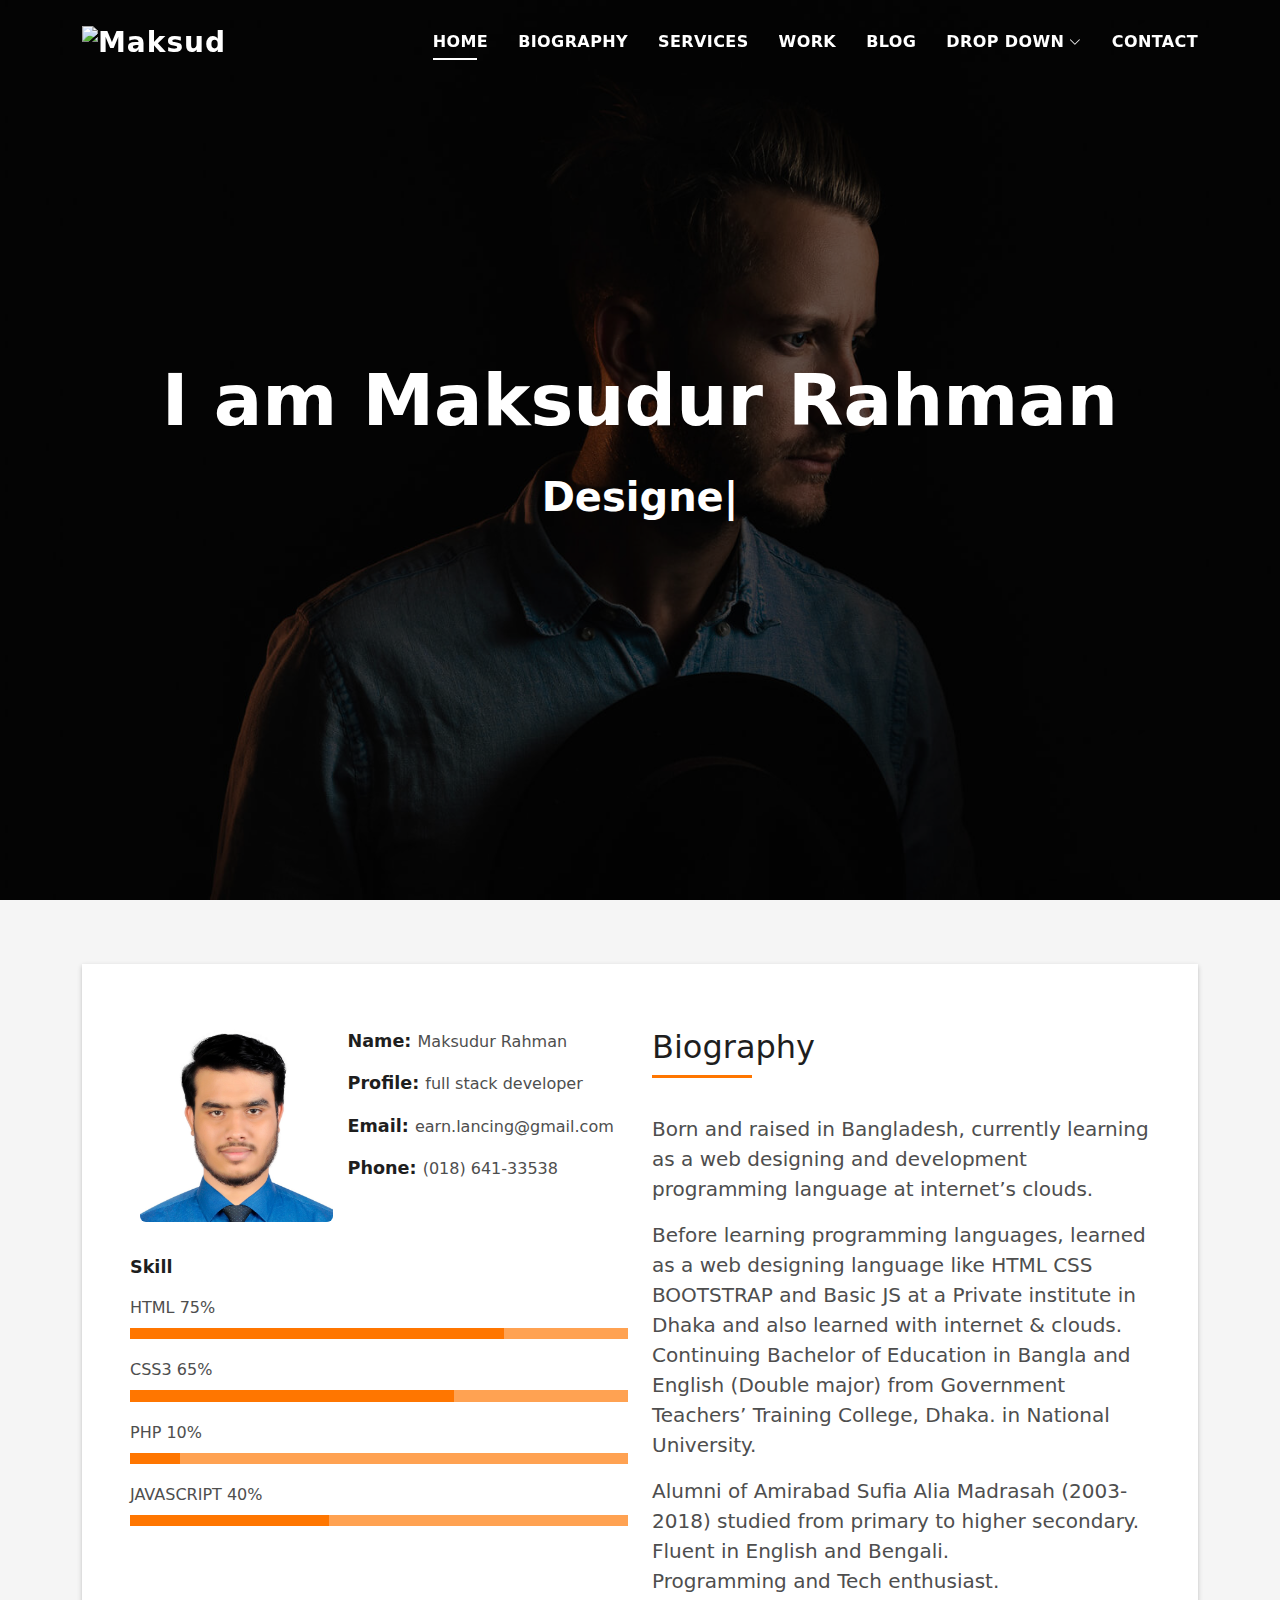
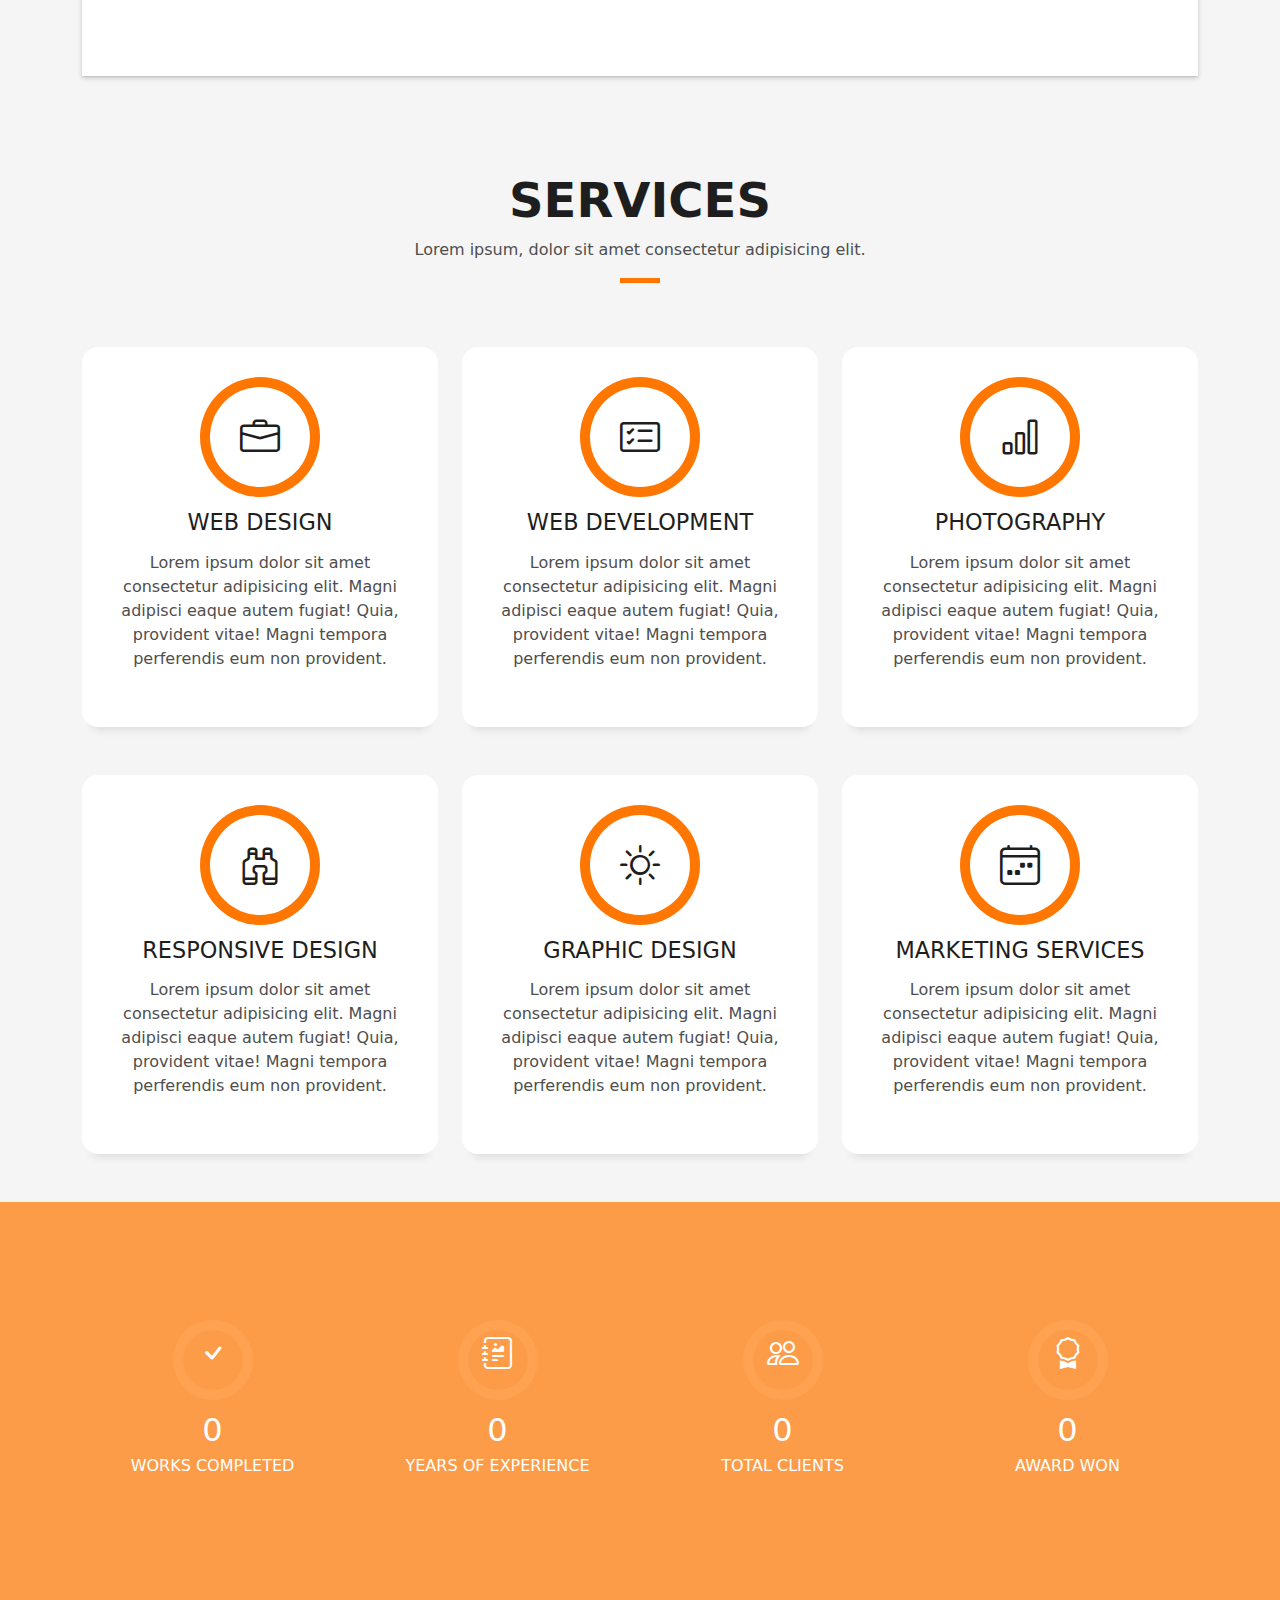
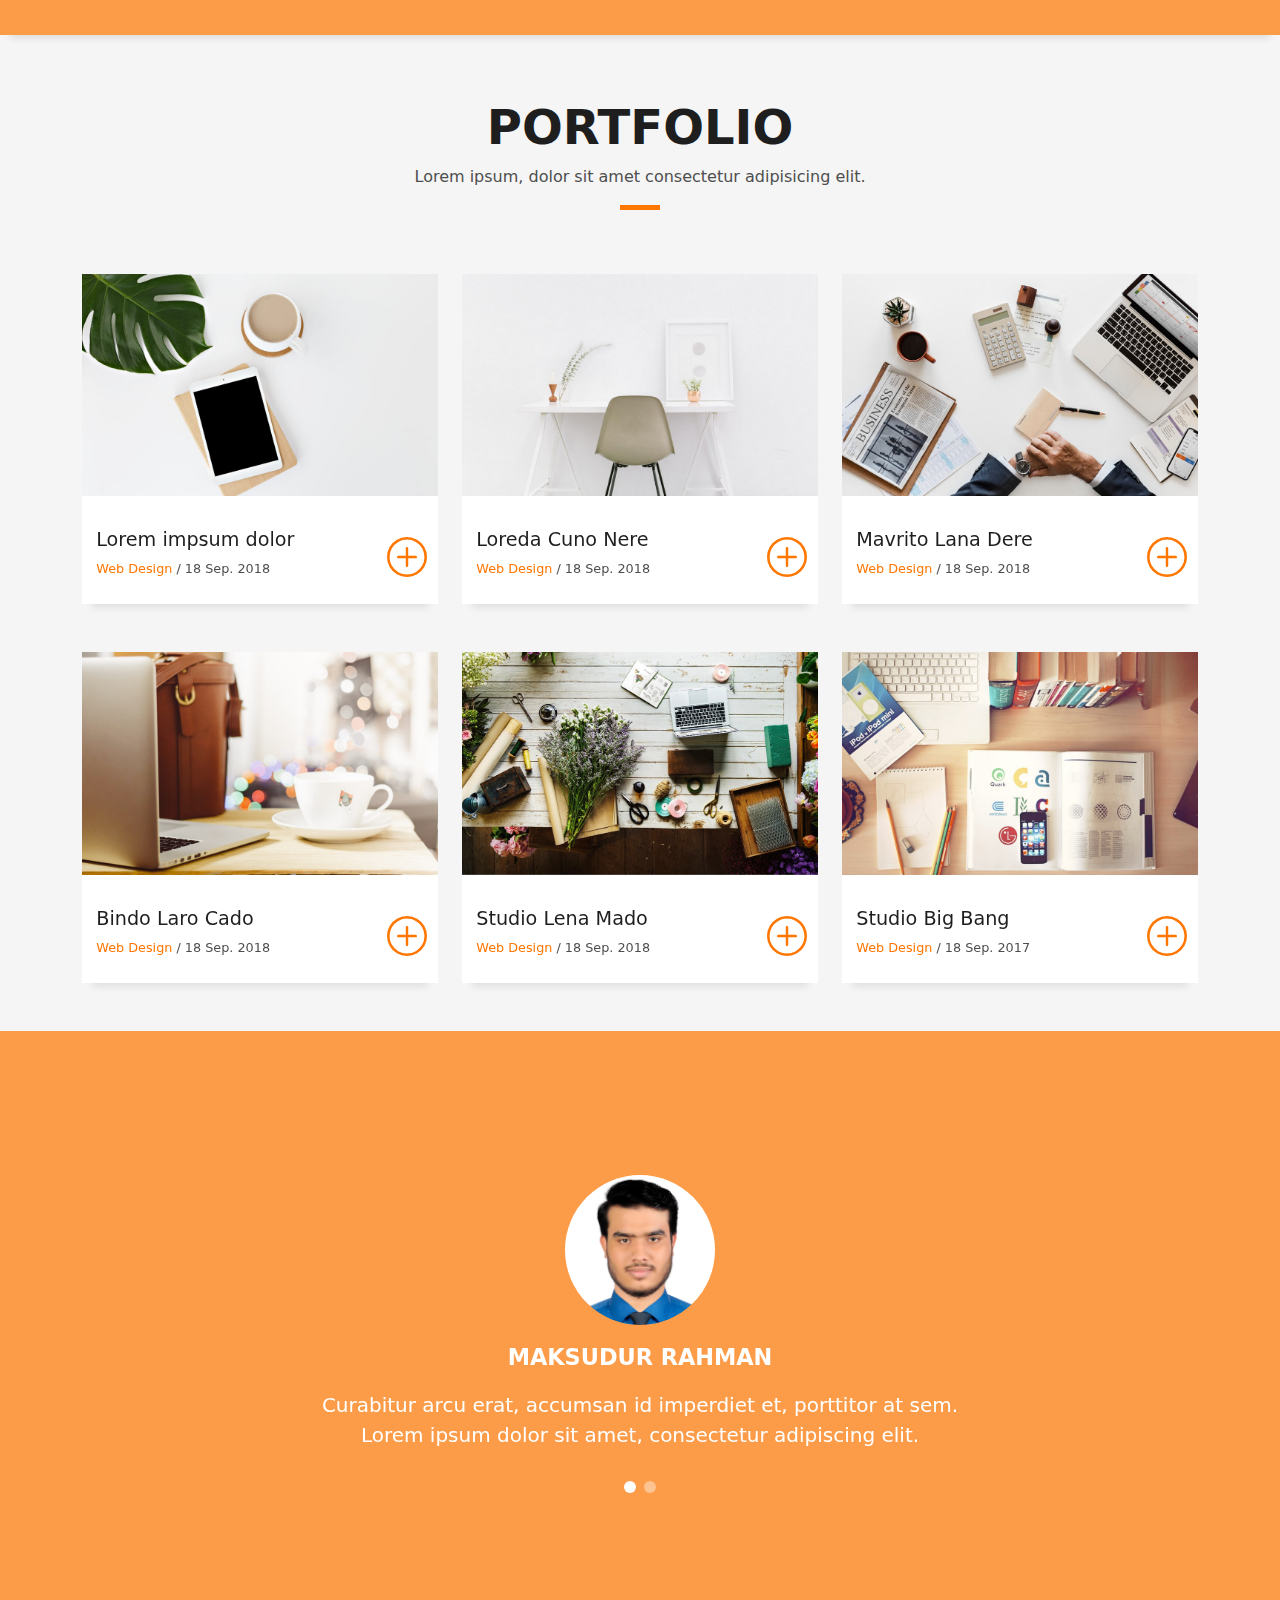
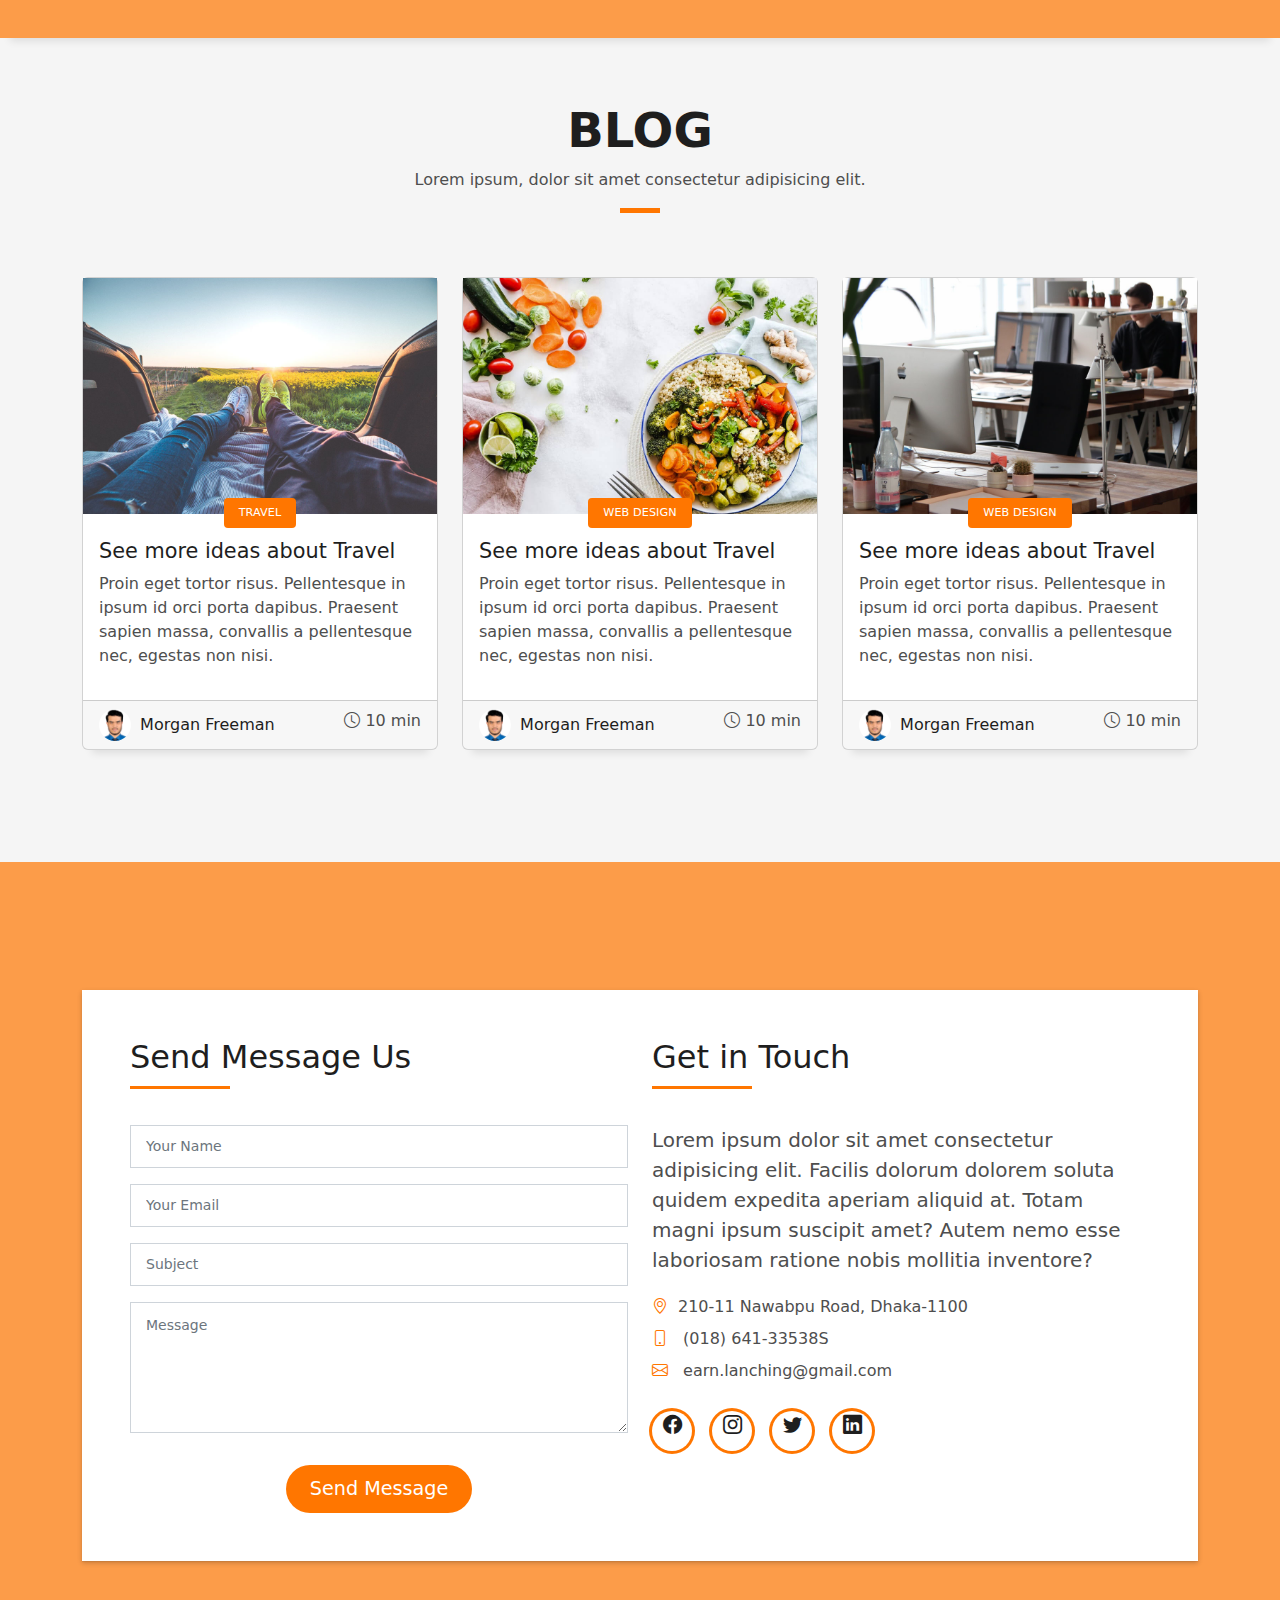
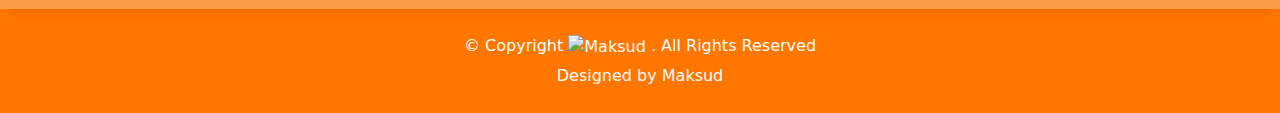
==== index.html @ b809e403 "Mfolio" ====
<!DOCTYPE html>
<html lang="en">

<head>
  <meta charset="utf-8">
  <meta content="width=device-width, initial-scale=1.0" name="viewport">

  <title>MaksudFolio</title>
  <meta content="" name="description">
  <meta content="" name="keywords">

  <!-- Favicons -->
  <link href="https://maksudgit.github.io/maksud/icon.png" rel="icon">
  <link href="https://maksudgit.github.io/maksud/icon.png" rel="apple-touch-icon">

  <!-- Vendor CSS Files -->
  <link href="vendor/bootstrap/css/bootstrap.min.css" rel="stylesheet">
  <link href="vendor/bootstrap-icons/bootstrap-icons.css" rel="stylesheet">
  <link href="vendor/glightbox/css/glightbox.min.css" rel="stylesheet">
  <link href="vendor/swiper/swiper-bundle.min.css" rel="stylesheet">

  <!-- Template Main CSS File -->
  <link href="css/style.css" rel="stylesheet">

  <!-- =======================================================
  * Template Name: DevFolio
  * Updated: Mar 10 2023 with Bootstrap v5.2.3
  * Template URL: https://bootstrapmade.com/devfolio-bootstrap-portfolio-html-template/
  * Author: BootstrapMade.com
  * License: https://bootstrapmade.com/license/
  ======================================================== -->
</head>

<body>

  <!-- ======= Header ======= -->
  <header id="header" class="fixed-top">
    <div class="container d-flex align-items-center justify-content-between">

      <h1 class="logo"><a href="index.html"><img src="https://maksudgit.github.io/maksud/icon.png" alt="Maksud"></a></h1>
      <!-- Uncomment below if you prefer to use an image logo -->
      <!-- <a href="index.html" class="logo"><img src="img/logo.png" alt="" class="img-fluid"></a>-->

      <nav id="navbar" class="navbar">
        <ul>
          <li><a class="nav-link scrollto active" href="#hero">Home</a></li>
          <li><a class="nav-link scrollto" href="#about">Biography</a></li>
          <li><a class="nav-link scrollto" href="#services">Services</a></li>
          <li><a class="nav-link scrollto " href="#work">Work</a></li>
          <li><a class="nav-link scrollto " href="#blog">Blog</a></li>
          <li class="dropdown"><a href="#"><span>Drop Down</span> <i class="bi bi-chevron-down"></i></a>
            <ul>
              <li><a href="#">Drop Down 1</a></li>
              <li class="dropdown"><a href="#"><span>Deep Drop Down</span> <i class="bi bi-chevron-right"></i></a>
                <ul>
                  <li><a href="#">Deep Drop Down 1</a></li>
                  <li><a href="#">Deep Drop Down 2</a></li>
                  <li><a href="#">Deep Drop Down 3</a></li>
                  <li><a href="#">Deep Drop Down 4</a></li>
                  <li><a href="#">Deep Drop Down 5</a></li>
                </ul>
              </li>
              <li><a href="#">Drop Down 2</a></li>
              <li><a href="#">Drop Down 3</a></li>
              <li><a href="#">Drop Down 4</a></li>
            </ul>
          </li>
          <li><a class="nav-link scrollto" href="#contact">Contact</a></li>
        </ul>
        <i class="bi bi-list mobile-nav-toggle"></i>
      </nav><!-- .navbar -->

    </div>
  </header><!-- End Header -->

  <!-- ======= Hero Section ======= -->
  <div id="hero" class="hero route bg-image" style="background-image: url(img/hero-bg.jpg)">
    <div class="overlay-itro"></div>
    <div class="hero-content display-table">
      <div class="table-cell">
        <div class="container">
          <!--<p class="display-6 color-d">Hello, world!</p>-->
          <h1 class="hero-title mb-4">I am Maksudur Rahman</h1>
          <p class="hero-subtitle"><span class="typed" data-typed-items="Designer, Developer, Freelancer, Photographer"></span></p>
          <!-- <p class="pt-3"><a class="btn btn-primary btn js-scroll px-4" href="#about" role="button">Learn More</a></p> -->
        </div>
      </div>
    </div>
  </div><!-- End Hero Section -->

  <main id="main">

    <!-- ======= About Section ======= -->
    <section id="about" class="about-mf sect-pt4 route">
      <div class="container">
        <div class="row">
          <div class="col-sm-12">
            <div class="box-shadow-full">
              <div class="row">
                <div class="col-md-6">
                  <div class="row">
                    <div class="col-sm-6 col-md-5">
                      <div class="about-img">
                        <img src="img/testimonial-2.jpeg" class="img-fluid rounded b-shadow-a" alt="">
                      </div>
                    </div>
                    <div class="col-sm-6 col-md-7">
                      <div class="about-info">
                        <p><span class="title-s">Name: </span> <span>Maksudur Rahman</span></p>
                        <p><span class="title-s">Profile: </span> <span>full stack developer</span></p>
                        <p><span class="title-s">Email: </span> <span>earn.lancing@gmail.com</span></p>
                        <p><span class="title-s">Phone: </span> <span>(018) 641-33538</span></p>
                      </div>
                    </div>
                  </div>
                  <div class="skill-mf">
                    <p class="title-s">Skill</p>
                    <span>HTML</span> <span class="pull-right">75%</span>
                    <div class="progress">
                      <div class="progress-bar" role="progressbar" style="width: 75%;" aria-valuenow="75" aria-valuemin="0" aria-valuemax="100"></div>
                    </div>
                    <span>CSS3</span> <span class="pull-right">65%</span>
                    <div class="progress">
                      <div class="progress-bar" role="progressbar" style="width: 65%" aria-valuenow="65" aria-valuemin="0" aria-valuemax="100"></div>
                    </div>
                    <span>PHP</span> <span class="pull-right">10%</span>
                    <div class="progress">
                      <div class="progress-bar" role="progressbar" style="width: 10%" aria-valuenow="50" aria-valuemin="0" aria-valuemax="100"></div>
                    </div>
                    <span>JAVASCRIPT</span> <span class="pull-right">40%</span>
                    <div class="progress">
                      <div class="progress-bar" role="progressbar" style="width: 40%" aria-valuenow="40" aria-valuemin="0" aria-valuemax="100"></div>
                    </div>
                  </div>
                </div>
                <div class="col-md-6">
                  <div class="about-me pt-4 pt-md-0">
                    <div class="title-box-2">
                      <h5 class="title-left">
                        Biography
                      </h5>
                    </div>
                    <p class="lead">
                      Born and raised in Bangladesh, currently learning as a web designing and development <b>programming</b> language at internet’s clouds.
                    </p>
                    <p class="lead">
                      Before learning programming languages, learned as a <b>web designing</b> language like HTML CSS BOOTSTRAP and Basic JS at a Private institute in Dhaka and also learned with <b>internet & clouds.</b>
                      <br>
                      Continuing Bachelor of Education in Bangla and English (Double major) from <b>Government Teachers’ Training College, Dhaka.</b> in National University.
                    </p>
                    <p class="lead">
                      Alumni of <b>Amirabad Sufia Alia Madrasah</b> (2003-2018) studied from primary to higher secondary.
                      <br>
                      Fluent in <b>English</b> and <b>Bengali.</b>
                      <br>
                      <b>Programming</b> and <b>Tech</b> enthusiast.
                    </p>
                  </div>
                </div>
              </div>
            </div>
          </div>
        </div>
      </div>
    </section><!-- End About Section -->

    <!-- ======= Services Section ======= -->
    <section id="services" class="services-mf pt-5 route">
      <div class="container">
        <div class="row">
          <div class="col-sm-12">
            <div class="title-box text-center">
              <h3 class="title-a">
                Services
              </h3>
              <p class="subtitle-a">
                Lorem ipsum, dolor sit amet consectetur adipisicing elit.
              </p>
              <div class="line-mf"></div>
            </div>
          </div>
        </div>
        <div class="row">
          <div class="col-md-4">
            <div class="service-box">
              <div class="service-ico">
                <span class="ico-circle"><i class="bi bi-briefcase"></i></span>
              </div>
              <div class="service-content">
                <h2 class="s-title">Web Design</h2>
                <p class="s-description text-center">
                  Lorem ipsum dolor sit amet consectetur adipisicing elit. Magni adipisci eaque autem fugiat! Quia,
                  provident vitae! Magni
                  tempora perferendis eum non provident.
                </p>
              </div>
            </div>
          </div>
          <div class="col-md-4">
            <div class="service-box">
              <div class="service-ico">
                <span class="ico-circle"><i class="bi bi-card-checklist"></i></span>
              </div>
              <div class="service-content">
                <h2 class="s-title">Web Development</h2>
                <p class="s-description text-center">
                  Lorem ipsum dolor sit amet consectetur adipisicing elit. Magni adipisci eaque autem fugiat! Quia,
                  provident vitae! Magni
                  tempora perferendis eum non provident.
                </p>
              </div>
            </div>
          </div>
          <div class="col-md-4">
            <div class="service-box">
              <div class="service-ico">
                <span class="ico-circle"><i class="bi bi-bar-chart"></i></span>
              </div>
              <div class="service-content">
                <h2 class="s-title">Photography</h2>
                <p class="s-description text-center">
                  Lorem ipsum dolor sit amet consectetur adipisicing elit. Magni adipisci eaque autem fugiat! Quia,
                  provident vitae! Magni
                  tempora perferendis eum non provident.
                </p>
              </div>
            </div>
          </div>
          <div class="col-md-4">
            <div class="service-box">
              <div class="service-ico">
                <span class="ico-circle"><i class="bi bi-binoculars"></i></span>
              </div>
              <div class="service-content">
                <h2 class="s-title">Responsive Design</h2>
                <p class="s-description text-center">
                  Lorem ipsum dolor sit amet consectetur adipisicing elit. Magni adipisci eaque autem fugiat! Quia,
                  provident vitae! Magni
                  tempora perferendis eum non provident.
                </p>
              </div>
            </div>
          </div>
          <div class="col-md-4">
            <div class="service-box">
              <div class="service-ico">
                <span class="ico-circle"><i class="bi bi-brightness-high"></i></span>
              </div>
              <div class="service-content">
                <h2 class="s-title">Graphic Design</h2>
                <p class="s-description text-center">
                  Lorem ipsum dolor sit amet consectetur adipisicing elit. Magni adipisci eaque autem fugiat! Quia,
                  provident vitae! Magni
                  tempora perferendis eum non provident.
                </p>
              </div>
            </div>
          </div>
          <div class="col-md-4">
            <div class="service-box">
              <div class="service-ico">
                <span class="ico-circle"><i class="bi bi-calendar4-week"></i></span>
              </div>
              <div class="service-content">
                <h2 class="s-title">Marketing Services</h2>
                <p class="s-description text-center">
                  Lorem ipsum dolor sit amet consectetur adipisicing elit. Magni adipisci eaque autem fugiat! Quia,
                  provident vitae! Magni
                  tempora perferendis eum non provident.
                </p>
              </div>
            </div>
          </div>
        </div>
      </div>
    </section><!-- End Services Section -->

    <!-- ======= Counter Section ======= -->
    <div class="section-counter paralax-mf bg-image" style="background-image: url(img/counters-bg.jpg)">
      <div class="overlay-mf"></div>
      <div class="container position-relative">
        <div class="row">
          <div class="col-sm-3 col-lg-3">
            <div class="counter-box counter-box pt-4 pt-md-0">
              <div class="counter-ico">
                <span class="ico-circle"><i class="bi bi-check"></i></span>
              </div>
              <div class="counter-num">
                <p data-purecounter-start="0" data-purecounter-end="450" data-purecounter-duration="1" class="counter purecounter"></p>
                <span class="counter-text">WORKS COMPLETED</span>
              </div>
            </div>
          </div>
          <div class="col-sm-3 col-lg-3">
            <div class="counter-box pt-4 pt-md-0">
              <div class="counter-ico">
                <span class="ico-circle"><i class="bi bi-journal-richtext"></i></span>
              </div>
              <div class="counter-num">
                <p data-purecounter-start="0" data-purecounter-end="25" data-purecounter-duration="1" class="counter purecounter"></p>
                <span class="counter-text">YEARS OF EXPERIENCE</span>
              </div>
            </div>
          </div>
          <div class="col-sm-3 col-lg-3">
            <div class="counter-box pt-4 pt-md-0">
              <div class="counter-ico">
                <span class="ico-circle"><i class="bi bi-people"></i></span>
              </div>
              <div class="counter-num">
                <p data-purecounter-start="0" data-purecounter-end="550" data-purecounter-duration="1" class="counter purecounter"></p>
                <span class="counter-text">TOTAL CLIENTS</span>
              </div>
            </div>
          </div>
          <div class="col-sm-3 col-lg-3">
            <div class="counter-box pt-4 pt-md-0">
              <div class="counter-ico">
                <span class="ico-circle"><i class="bi bi-award"></i></span>
              </div>
              <div class="counter-num">
                <p data-purecounter-start="0" data-purecounter-end="48" data-purecounter-duration="1" class="counter purecounter"></p>
                <span class="counter-text">AWARD WON</span>
              </div>
            </div>
          </div>
        </div>
      </div>
    </div><!-- End Counter Section -->

    <!-- ======= Portfolio Section ======= -->
    <section id="work" class="portfolio-mf sect-pt4 route">
      <div class="container">
        <div class="row">
          <div class="col-sm-12">
            <div class="title-box text-center">
              <h3 class="title-a">
                Portfolio
              </h3>
              <p class="subtitle-a">
                Lorem ipsum, dolor sit amet consectetur adipisicing elit.
              </p>
              <div class="line-mf"></div>
            </div>
          </div>
        </div>
        <div class="row">
          <div class="col-md-4">
            <div class="work-box">
              <a href="img/work-1.jpg" data-gallery="portfolioGallery" class="portfolio-lightbox">
                <div class="work-img">
                  <img src="img/work-1.jpg" alt="" class="img-fluid">
                </div>
              </a>
              <div class="work-content">
                <div class="row">
                  <div class="col-sm-8">
                    <h2 class="w-title">Lorem impsum dolor</h2>
                    <div class="w-more">
                      <span class="w-ctegory">Web Design</span> / <span class="w-date">18 Sep. 2018</span>
                    </div>
                  </div>
                  <div class="col-sm-4">
                    <div class="w-like">
                      <a href="portfolio-details.html"> <span class="bi bi-plus-circle"></span></a>
                    </div>
                  </div>
                </div>
              </div>
            </div>
          </div>
          <div class="col-md-4">
            <div class="work-box">
              <a href="img/work-2.jpg" data-gallery="portfolioGallery" class="portfolio-lightbox">
                <div class="work-img">
                  <img src="img/work-2.jpg" alt="" class="img-fluid">
                </div>
              </a>
              <div class="work-content">
                <div class="row">
                  <div class="col-sm-8">
                    <h2 class="w-title">Loreda Cuno Nere</h2>
                    <div class="w-more">
                      <span class="w-ctegory">Web Design</span> / <span class="w-date">18 Sep. 2018</span>
                    </div>
                  </div>
                  <div class="col-sm-4">
                    <div class="w-like">
                      <a href="portfolio-details.html"> <span class="bi bi-plus-circle"></span></a>
                    </div>
                  </div>
                </div>
              </div>
            </div>
          </div>
          <div class="col-md-4">
            <div class="work-box">
              <a href="img/work-3.jpg" data-gallery="portfolioGallery" class="portfolio-lightbox">
                <div class="work-img">
                  <img src="img/work-3.jpg" alt="" class="img-fluid">
                </div>
              </a>
              <div class="work-content">
                <div class="row">
                  <div class="col-sm-8">
                    <h2 class="w-title">Mavrito Lana Dere</h2>
                    <div class="w-more">
                      <span class="w-ctegory">Web Design</span> / <span class="w-date">18 Sep. 2018</span>
                    </div>
                  </div>
                  <div class="col-sm-4">
                    <div class="w-like">
                      <a href="portfolio-details.html"> <span class="bi bi-plus-circle"></span></a>
                    </div>
                  </div>
                </div>
              </div>
            </div>
          </div>
          <div class="col-md-4">
            <div class="work-box">
              <a href="img/work-4.jpg" data-gallery="portfolioGallery" class="portfolio-lightbox">
                <div class="work-img">
                  <img src="img/work-4.jpg" alt="" class="img-fluid">
                </div>
              </a>
              <div class="work-content">
                <div class="row">
                  <div class="col-sm-8">
                    <h2 class="w-title">Bindo Laro Cado</h2>
                    <div class="w-more">
                      <span class="w-ctegory">Web Design</span> / <span class="w-date">18 Sep. 2018</span>
                    </div>
                  </div>
                  <div class="col-sm-4">
                    <div class="w-like">
                      <a href="portfolio-details.html"> <span class="bi bi-plus-circle"></span></a>
                    </div>
                  </div>
                </div>
              </div>
            </div>
          </div>
          <div class="col-md-4">
            <div class="work-box">
              <a href="img/work-5.jpg" data-gallery="portfolioGallery" class="portfolio-lightbox">
                <div class="work-img">
                  <img src="img/work-5.jpg" alt="" class="img-fluid">
                </div>
              </a>
              <div class="work-content">
                <div class="row">
                  <div class="col-sm-8">
                    <h2 class="w-title">Studio Lena Mado</h2>
                    <div class="w-more">
                      <span class="w-ctegory">Web Design</span> / <span class="w-date">18 Sep. 2018</span>
                    </div>
                  </div>
                  <div class="col-sm-4">
                    <div class="w-like">
                      <a href="portfolio-details.html"> <span class="bi bi-plus-circle"></span></a>
                    </div>
                  </div>
                </div>
              </div>
            </div>
          </div>
          <div class="col-md-4">
            <div class="work-box">
              <a href="/img/work-6.jpg" data-gallery="portfolioGallery" class="portfolio-lightbox">
                <div class="work-img">
                  <img src="img/work-6.jpg" alt="" class="img-fluid">
                </div>
              </a>
              <div class="work-content">
                <div class="row">
                  <div class="col-sm-8">
                    <h2 class="w-title">Studio Big Bang</h2>
                    <div class="w-more">
                      <span class="w-ctegory">Web Design</span> / <span class="w-date">18 Sep. 2017</span>
                    </div>
                  </div>
                  <div class="col-sm-4">
                    <div class="w-like">
                      <a href="portfolio-details.html"> <span class="bi bi-plus-circle"></span></a>
                    </div>
                  </div>
                </div>
              </div>
            </div>
          </div>

        </div>
      </div>
    </section><!-- End Portfolio Section -->

    <!-- ======= Testimonials Section ======= -->
    <div class="testimonials paralax-mf bg-image" style="background-image: url(img/overlay-bg.jpg)">
      <div class="overlay-mf"></div>
      <div class="container">
        <div class="row">
          <div class="col-md-12">

            <div class="testimonials-slider swiper" data-aos="fade-up" data-aos-delay="100">
              <div class="swiper-wrapper">

                <div class="swiper-slide">
                  <div class="testimonial-box">
                    <div class="author-test">
                      <img src="img/testimonial-2.jpeg" height="150px" width="150px" alt="" class="rounded-circle b-shadow-a">
                      <span class="author">Maksudur Rahman</span>
                    </div>
                    <div class="content-test">
                      <p class="description lead">
                        Curabitur arcu erat, accumsan id imperdiet et, porttitor at sem. Lorem ipsum dolor sit amet,
                        consectetur adipiscing elit.
                      </p>
                    </div>
                  </div>
                </div><!-- End testimonial item -->

                <div class="swiper-slide">
                  <div class="testimonial-box">
                    <div class="author-test">
                      <img src="img/testimonial-4.jpg" alt="" class="rounded-circle b-shadow-a" height="150px" width="150px">
                      <span class="author">Maksudur Rahman</span>
                    </div>
                    <div class="content-test">
                      <p class="description lead">
                        Curabitur arcu erat, accumsan id imperdiet et, porttitor at sem. Lorem ipsum dolor sit amet,
                        consectetur adipiscing elit.
                      </p>
                    </div>
                  </div>
                </div><!-- End testimonial item -->
              </div>
              <div class="swiper-pagination"></div>
            </div>

            <!-- <div id="testimonial-mf" class="owl-carousel owl-theme">
          
        </div> -->
          </div>
        </div>
      </div>
    </div><!-- End Testimonials Section -->

    <!-- ======= Blog Section ======= -->
    <section id="blog" class="blog-mf sect-pt4 route">
      <div class="container">
        <div class="row">
          <div class="col-sm-12">
            <div class="title-box text-center">
              <h3 class="title-a">
                Blog
              </h3>
              <p class="subtitle-a">
                Lorem ipsum, dolor sit amet consectetur adipisicing elit.
              </p>
              <div class="line-mf"></div>
            </div>
          </div>
        </div>
        <div class="row">
          <div class="col-md-4">
            <div class="card card-blog">
              <div class="card-img">
                <a href="blog-single.html"><img src="img/post-1.jpg" alt="" class="img-fluid"></a>
              </div>
              <div class="card-body">
                <div class="card-category-box">
                  <div class="card-category">
                    <h6 class="category">Travel</h6>
                  </div>
                </div>
                <h3 class="card-title"><a href="blog-single.html">See more ideas about Travel</a></h3>
                <p class="card-description">
                  Proin eget tortor risus. Pellentesque in ipsum id orci porta dapibus. Praesent sapien massa, convallis
                  a pellentesque nec,
                  egestas non nisi.
                </p>
              </div>
              <div class="card-footer">
                <div class="post-author">
                  <a href="#">
                    <img src="img/testimonial-2.jpeg" alt="" class="avatar rounded-circle">
                    <span class="author">Morgan Freeman</span>
                  </a>
                </div>
                <div class="post-date">
                  <span class="bi bi-clock"></span> 10 min
                </div>
              </div>
            </div>
          </div>
          <div class="col-md-4">
            <div class="card card-blog">
              <div class="card-img">
                <a href="blog-single.html"><img src="img/post-2.jpg" alt="" class="img-fluid"></a>
              </div>
              <div class="card-body">
                <div class="card-category-box">
                  <div class="card-category">
                    <h6 class="category">Web Design</h6>
                  </div>
                </div>
                <h3 class="card-title"><a href="blog-single.html">See more ideas about Travel</a></h3>
                <p class="card-description">
                  Proin eget tortor risus. Pellentesque in ipsum id orci porta dapibus. Praesent sapien massa, convallis
                  a pellentesque nec,
                  egestas non nisi.
                </p>
              </div>
              <div class="card-footer">
                <div class="post-author">
                  <a href="#">
                    <img src="img/testimonial-2.jpeg" alt="" class="avatar rounded-circle">
                    <span class="author">Morgan Freeman</span>
                  </a>
                </div>
                <div class="post-date">
                  <span class="bi bi-clock"></span> 10 min
                </div>
              </div>
            </div>
          </div>
          <div class="col-md-4">
            <div class="card card-blog">
              <div class="card-img">
                <a href="blog-single.html"><img src="img/post-3.jpg" alt="" class="img-fluid"></a>
              </div>
              <div class="card-body">
                <div class="card-category-box">
                  <div class="card-category">
                    <h6 class="category">Web Design</h6>
                  </div>
                </div>
                <h3 class="card-title"><a href="blog-single.html">See more ideas about Travel</a></h3>
                <p class="card-description">
                  Proin eget tortor risus. Pellentesque in ipsum id orci porta dapibus. Praesent sapien massa, convallis
                  a pellentesque nec,
                  egestas non nisi.
                </p>
              </div>
              <div class="card-footer">
                <div class="post-author">
                  <a href="#">
                    <img src="img/testimonial-2.jpeg" alt="" class="avatar rounded-circle">
                    <span class="author">Morgan Freeman</span>
                  </a>
                </div>
                <div class="post-date">
                  <span class="bi bi-clock"></span> 10 min
                </div>
              </div>
            </div>
          </div>
        </div>
      </div>
    </section><!-- End Blog Section -->

    <!-- ======= Contact Section ======= -->
    <section id="contact" class="paralax-mf footer-paralax bg-image sect-mt4 route" style="background-image: url(img/overlay-bg.jpg)">
      <div class="overlay-mf"></div>
      <div class="container">
        <div class="row">
          <div class="col-sm-12">
            <div class="contact-mf">
              <div id="contact" class="box-shadow-full">
                <div class="row">
                  <div class="col-md-6">
                    <div class="title-box-2">
                      <h5 class="title-left">
                        Send Message Us
                      </h5>
                    </div>
                    <div>
                      <form action="forms/contact.php" method="post" role="form" class="php-email-form">
                        <div class="row">
                          <div class="col-md-12 mb-3">
                            <div class="form-group">
                              <input type="text" name="name" class="form-control" id="name" placeholder="Your Name" required>
                            </div>
                          </div>
                          <div class="col-md-12 mb-3">
                            <div class="form-group">
                              <input type="email" class="form-control" name="email" id="email" placeholder="Your Email" required>
                            </div>
                          </div>
                          <div class="col-md-12 mb-3">
                            <div class="form-group">
                              <input type="text" class="form-control" name="subject" id="subject" placeholder="Subject" required>
                            </div>
                          </div>
                          <div class="col-md-12">
                            <div class="form-group">
                              <textarea class="form-control" name="message" rows="5" placeholder="Message" required></textarea>
                            </div>
                          </div>
                          <div class="col-md-12 text-center my-3">
                            <div class="loading">Loading</div>
                            <div class="error-message"></div>
                            <div class="sent-message">Your message has been sent. Thank you!</div>
                          </div>
                          <div class="col-md-12 text-center">
                            <button type="submit" class="button button-a button-big button-rouded">Send Message</button>
                          </div>
                        </div>
                      </form>
                    </div>
                  </div>
                  <div class="col-md-6">
                    <div class="title-box-2 pt-4 pt-md-0">
                      <h5 class="title-left">
                        Get in Touch
                      </h5>
                    </div>
                    <div class="more-info">
                      <p class="lead">
                        Lorem ipsum dolor sit amet consectetur adipisicing elit. Facilis dolorum dolorem soluta quidem
                        expedita aperiam aliquid at.
                        Totam magni ipsum suscipit amet? Autem nemo esse laboriosam ratione nobis
                        mollitia inventore?
                      </p>
                      <ul class="list-ico">
                        <li><span class="bi bi-geo-alt"></span>210-11 Nawabpu Road, Dhaka-1100</li>
                        <li><span class="bi bi-phone"></span> (018) 641-33538S</li>
                        <li><span class="bi bi-envelope"></span> earn.lanching@gmail.com</li>
                      </ul>
                    </div>
                    <div class="socials">
                      <ul>
                        <li><a href=""><span class="ico-circle"><i class="bi bi-facebook"></i></span></a></li>
                        <li><a href=""><span class="ico-circle"><i class="bi bi-instagram"></i></span></a></li>
                        <li><a href=""><span class="ico-circle"><i class="bi bi-twitter"></i></span></a></li>
                        <li><a href=""><span class="ico-circle"><i class="bi bi-linkedin"></i></span></a></li>
                      </ul>
                    </div>
                  </div>
                </div>
              </div>
            </div>
          </div>
        </div>
      </div>
    </section><!-- End Contact Section -->

  </main><!-- End #main -->

  <!-- ======= Footer ======= -->
  <footer>
    <div class="container">
      <div class="row">
        <div class="col-sm-12">
          <div class="copyright-box">
            <p class="copyright">&copy; Copyright <img style="height: 20px;" src="https://maksudgit.github.io/maksud/icon.png" alt="Maksud">     . All Rights Reserved</p>
            <div class="credits">
              <!--
              All the links in the footer should remain intact.
              You can delete the links only if you purchased the pro version.
              Licensing information: https://bootstrapmade.com/license/
              Purchase the pro version with working PHP/AJAX contact form: https://bootstrapmade.com/buy/?theme=DevFolio
            -->
              Designed by <a href="https://maksudword.wordpress.com/">Maksud</a>
            </div>
          </div>
        </div>
      </div>
    </div>
  </footer><!-- End  Footer -->

  <div id="preloader"></div>
  <a href="#" class="back-to-top d-flex align-items-center justify-content-center"><i class="bi bi-arrow-up-short"></i></a>

  <!-- Vendor JS Files -->
  <script src="vendor/purecounter/purecounter_vanilla.js"></script>
  <script src="vendor/bootstrap/js/bootstrap.bundle.min.js"></script>
  <script src="vendor/glightbox/js/glightbox.min.js"></script>
  <script src="vendor/swiper/swiper-bundle.min.js"></script>
  <script src="vendor/typed.js/typed.min.js"></script>
  <script src="vendor/php-email-form/validate.js"></script>

  <!-- Template Main JS File -->
  <script src="js/main.js"></script>

</body>

</html>
---- css/style.css ----
/**
* Template Name: DevFolio
* Updated: Mar 10 2023 with Bootstrap v5.2.3
* Template URL: https://bootstrapmade.com/devfolio-bootstrap-portfolio-html-template/
* Author: BootstrapMade.com
* License: https://bootstrapmade.com/license/
*/

/*--------------------------------------------------------------
# General
--------------------------------------------------------------*/
body {
  background-color: #f5f5f5;
  color: #4e4e4e;
}

h1,
h2,
h3,
h4,
h5,
h6 {
  color: #1e1e1e;
}

a {
  color: #1e1e1e;
  text-decoration: none;
  transition: all 0.5s ease-in-out;
}

a:hover {
  color: #ff7600;
  text-decoration: none;
  transition: all 0.5s ease-in-out;
}

.p-r {
  position: relative;
}

.color-a {
  text-decoration: none;
  color: #ff7600;
}

.color-d {
  color: #f5f5f5;
}

.color-text-a {
  text-decoration: none;
  color: #4e4e4e;
}

.box-shadow,
.card-blog,
.work-box,
.service-box,
.paralax-mf {
  box-shadow: 0 13px 8px -10px rgba(0, 0, 0, 0.1);
}

.box-shadow-a,
.button:hover {
  text-decoration: none;
  box-shadow: 0 0 0 4px #ff7600;
}

.display-5 {
  font-size: 2.5rem;
  font-weight: 300;
  line-height: 1.1;
}

.display-6 {
  font-size: 2rem;
  font-weight: 300;
  line-height: 1.1;
}

.avatar {
  width: 32px;
  height: 32px;
  margin-right: 4px;
  overflow: hidden;
}

.bg-image {
  background-repeat: no-repeat;
  background-attachment: fixed;
  background-size: cover;
  background-position: center center;
}

@media (max-width: 1024px) {
  .bg-image {
    background-attachment: scroll;
  }
}

.overlay-mf {
  background-color: #ff7600;
}

.overlay-mf {
  position: absolute;
  top: 0;
  left: 0px;
  padding: 0;
  height: 100%;
  width: 100%;
  opacity: 0.7;
}

.paralax-mf {
  position: relative;
  padding: 8rem 0;
}

.display-table {
  width: 100%;
  height: 100%;
  display: table;
}

.table-cell {
  display: table-cell;
  vertical-align: middle;
}

/*--/ Sections /--*/
.sect-4 {
  padding: 4rem 0;
}

.sect-pt4 {
  padding-top: 4rem;
}

.sect-mt4 {
  margin-top: 4rem;
}

/*--/ Title s /--*/
.title-s {
  font-weight: 600;
  color: #1e1e1e;
  font-size: 1.1rem;
}

/*--/ Title A /--*/
.title-box {
  margin-bottom: 4rem;
}

.title-a {
  text-decoration: none;
  font-size: 3rem;
  font-weight: bold;
  text-transform: uppercase;
}

.subtitle-a {
  text-decoration: none;
  color: #4e4e4e;
}

.line-mf {
  width: 40px;
  height: 5px;
  background-color: #ff7600;
  margin: 0 auto;
}

/*--/ Title Left /--*/
.title-box-2 {
  margin-bottom: 3rem;
}

.title-left {
  font-size: 2rem;
  position: relative;
}

.title-left:before {
  content: "";
  position: absolute;
  height: 3px;
  background-color: #ff7600;
  width: 100px;
  bottom: -12px;
}

/*------/ Box /------*/
.box-pl2 {
  padding-left: 2rem;
}

.box-shadow-full {
  padding: 3rem 1.25rem;
  position: relative;
  background-color: #fff;
  margin-bottom: 3rem;
  z-index: 2;
  box-shadow: 0 1px 1px 0 rgba(0, 0, 0, 0.06), 0 2px 5px 0 rgba(0, 0, 0, 0.2);
}

@media (min-width: 768px) {
  .box-shadow-full {
    padding: 3rem;
  }
}

/*------/ Socials /------*/
.socials {
  padding: 1.5rem 0;
}

.socials ul li {
  display: inline-block;
}

.socials .ico-circle {
  height: 40px;
  width: 40px;
  font-size: 1.2rem;
  border-radius: 50%;
  line-height: 1.6;
  margin: 0 15px 0 0;
  box-shadow: 0 0 0 3px #ff7600;
  transition: all 500ms ease;
}

.socials .ico-circle:hover {
  background-color: #ff7600;
  color: #fff;
  box-shadow: 0 0 0 3px #ffa252;
  transition: all 500ms ease;
}

/*------/ Ul resect /------*/
.ul-resect,
.widget-tags ul,
.widget-sidebar .list-sidebar,
.box-comments .list-comments,
.blog-wrapper .post-meta ul,
.list-ico,
.socials ul {
  list-style: none;
  padding-left: 0;
  margin-bottom: 0;
}

.list-ico {
  line-height: 2;
}

.list-ico span {
  color: #ff7600;
  margin-right: 10px;
}

/*------/ Ico Circle /------*/
.ico-circle {
  height: 100px;
  width: 100px;
  font-size: 2rem;
  border-radius: 50%;
  line-height: 1.55;
  margin: 0 auto;
  text-align: center;
  box-shadow: 0 0 0 10px #ff7600;
  display: block;
}

/*------/ Owl Carousel /------*/
.owl-theme .owl-dots {
  text-align: center;
  margin-top: 18px;
}

.owl-theme .owl-dots .owl-dot {
  display: inline-block;
}

.owl-theme .owl-dots .owl-dot span {
  width: 18px;
  height: 7px;
  margin: 5px 5px;
  background: #ffa252;
  border: 0px solid #ffa252;
  display: block;
  transition: all 0.6s ease-in-out;
  cursor: pointer;
}

.owl-theme .owl-dots .owl-dot:hover span {
  background-color: #ffa252;
}

.owl-theme .owl-dots .owl-dot.active span {
  background-color: #1B1B1B;
  width: 25px;
}

/*--/ Scrolltop s /--*/
.scrolltop-mf {
  position: relative;
  display: none;
}

.scrolltop-mf span {
  z-index: 999;
  position: fixed;
  width: 42px;
  height: 42px;
  background-color: #ff7600;
  opacity: 0.7;
  font-size: 1.6rem;
  line-height: 1.5;
  text-align: center;
  color: #fff;
  top: auto;
  left: auto;
  right: 30px;
  bottom: 50px;
  cursor: pointer;
  border-radius: 50%;
}

/*--------------------------------------------------------------
# Back to top button
--------------------------------------------------------------*/
.back-to-top {
  position: fixed;
  visibility: hidden;
  opacity: 0;
  right: 15px;
  bottom: 15px;
  z-index: 996;
  background: #ffa252;
  width: 40px;
  height: 40px;
  border-radius: 50px;
  transition: all 0.4s;
}

.back-to-top i {
  font-size: 28px;
  color: #fff;
  line-height: 0;
}

.back-to-top:hover {
  background: #ff7600;
  color: #fff;
}

.back-to-top.active {
  visibility: visible;
  opacity: 1;
}

/*------/ Prelaoder /------*/
#preloader {
  position: fixed;
  top: 0;
  left: 0;
  right: 0;
  bottom: 0;
  z-index: 9999;
  overflow: hidden;
  background: #fff;
}

#preloader:before {
  content: "";
  position: fixed;
  top: calc(50% - 30px);
  left: calc(50% - 30px);
  border: 6px solid #f2f2f2;
  border-top: 6px solid #ff7600;
  border-radius: 50%;
  width: 60px;
  height: 60px;
  animation: animate-preloader 1s linear infinite;
}

@keyframes animate-preloader {
  0% {
    transform: rotate(0deg);
  }

  100% {
    transform: rotate(360deg);
  }
}

/*------/ Button /------*/
.button {
  display: inline-block;
  padding: 0.3rem 0.6rem;
  text-align: center;
  vertical-align: middle;
  -webkit-user-select: none;
  -moz-user-select: none;
  user-select: none;
  font-size: 1rem;
  border-radius: 0.3rem;
  border: 1px solid transparent;
  transition: all 500ms ease;
  cursor: pointer;
}

.button:focus {
  outline: 0;
}

.button:hover {
  background-color: #ff7600;
  color: #fff;
  transition: all 500ms ease;
}

.button-a {
  text-decoration: none;
  background-color: #ff7600;
  color: #fff;
  border-color: #ffa252;
}

.button-big {
  padding: 0.9rem 2.3rem;
  font-size: 1.2rem;
}

.button-rouded {
  border-radius: 5rem;
}

.btn-lg {
  padding: 0.5rem 1rem;
  font-size: 1.25rem;
  line-height: 1.5;
  border-radius: 0.3rem;
}

/*--------------------------------------------------------------
# Header
--------------------------------------------------------------*/
#header {
  transition: all 0.5s;
  z-index: 997;
  padding: 20px 0;
}

#header .logo {
  font-size: 28px;
  margin: 0;
  padding: 0;
  font-weight: 600;
  letter-spacing: 1px;
}

#header .logo a {
  color: #fff;
}

#header .logo img {
  max-height: 40px;
}

#header.header-scrolled {
  background: rgba(0, 0, 0, 0.9);
  padding: 12px 0;
}

/*--------------------------------------------------------------
# Navigation Menu
--------------------------------------------------------------*/
/**
* Desktop Navigation 
*/
.navbar {
  padding: 0;
}

.navbar ul {
  margin: 0;
  padding: 0;
  display: flex;
  list-style: none;
  align-items: center;
}

.navbar li {
  position: relative;
}

.navbar>ul>li {
  white-space: nowrap;
  padding: 10px 0 10px 30px;
}

.navbar a,
.navbar a:focus {
  display: flex;
  align-items: center;
  justify-content: space-between;
  color: #fff;
  font-size: 16px;
  font-weight: 600;
  padding: 0;
  white-space: nowrap;
  transition: 0.3s;
  letter-spacing: 0.4px;
  position: relative;
  text-transform: uppercase;
}

.navbar a i,
.navbar a:focus i {
  font-size: 12px;
  line-height: 0;
  margin-left: 5px;
}

.navbar>ul>li>a:before {
  content: "";
  position: absolute;
  width: 100%;
  height: 2px;
  bottom: -6px;
  left: 0;
  width: 0;
  background-color: #fff;
  visibility: hidden;
  transition: all 0.3s ease-in-out 0s;
}

.navbar a:hover:before,
.navbar li:hover>a:before,
.navbar .active:before {
  visibility: visible;
  width: 80%;
}

.navbar a:hover,
.navbar .active,
.navbar .active:focus,
.navbar li:hover>a {
  color: #fff;
}

.navbar .dropdown ul {
  display: block;
  position: absolute;
  left: 30px;
  top: calc(100% + 30px);
  margin: 0;
  padding: 10px 0;
  z-index: 99;
  opacity: 0;
  visibility: hidden;
  background: #fff;
  box-shadow: 0px 0px 30px rgba(127, 137, 161, 0.25);
  transition: 0.3s;
}

.navbar .dropdown ul li {
  min-width: 200px;
}

.navbar .dropdown ul a {
  padding: 10px 20px;
  font-size: 14px;
  text-transform: none;
  color: #4e4e4e;
}

.navbar .dropdown ul a i {
  font-size: 12px;
}

.navbar .dropdown ul a:hover,
.navbar .dropdown ul .active:hover,
.navbar .dropdown ul li:hover>a {
  color: #ff7600;
}

.navbar .dropdown:hover>ul {
  opacity: 1;
  top: 100%;
  visibility: visible;
}

.navbar .dropdown .dropdown ul {
  top: 0;
  left: calc(100% - 30px);
  visibility: hidden;
}

.navbar .dropdown .dropdown:hover>ul {
  opacity: 1;
  top: 0;
  left: 100%;
  visibility: visible;
}

@media (max-width: 1366px) {
  .navbar .dropdown .dropdown ul {
    left: -90%;
  }

  .navbar .dropdown .dropdown:hover>ul {
    left: -100%;
  }
}

/**
* Mobile Navigation 
*/
.mobile-nav-toggle {
  color: #fff;
  font-size: 28px;
  cursor: pointer;
  display: none;
  line-height: 0;
  transition: 0.5s;
}

@media (max-width: 991px) {
  .mobile-nav-toggle {
    display: block;
  }

  .navbar ul {
    display: none;
  }
}

.navbar-mobile {
  position: fixed;
  overflow: hidden;
  top: 0;
  right: 0;
  left: 0;
  bottom: 0;
  background: rgba(78, 78, 78, 0.9);
  transition: 0.3s;
  z-index: 999;
}

.navbar-mobile .mobile-nav-toggle {
  position: absolute;
  top: 15px;
  right: 15px;
}

.navbar-mobile ul {
  display: block;
  position: absolute;
  top: 55px;
  right: 15px;
  bottom: 15px;
  left: 15px;
  padding: 10px 0;
  background-color: #fff;
  overflow-y: auto;
  transition: 0.3s;
}

.navbar-mobile>ul>li {
  padding: 0;
}

.navbar-mobile a:hover:before,
.navbar-mobile li:hover>a:before,
.navbar-mobile .active:before {
  visibility: hidden;
}

.navbar-mobile a,
.navbar-mobile a:focus {
  padding: 10px 20px;
  font-size: 15px;
  color: #4e4e4e;
}

.navbar-mobile a:hover,
.navbar-mobile .active,
.navbar-mobile li:hover>a {
  color: #ff7600;
}

.navbar-mobile .getstarted,
.navbar-mobile .getstarted:focus {
  margin: 15px;
}

.navbar-mobile .dropdown ul {
  position: static;
  display: none;
  margin: 10px 20px;
  padding: 10px 0;
  z-index: 99;
  opacity: 1;
  visibility: visible;
  background: #fff;
  box-shadow: 0px 0px 30px rgba(127, 137, 161, 0.25);
}

.navbar-mobile .dropdown ul li {
  min-width: 200px;
}

.navbar-mobile .dropdown ul a {
  padding: 10px 20px;
}

.navbar-mobile .dropdown ul a i {
  font-size: 12px;
}

.navbar-mobile .dropdown ul a:hover,
.navbar-mobile .dropdown ul .active:hover,
.navbar-mobile .dropdown ul li:hover>a {
  color: #ff7600;
}

.navbar-mobile .dropdown>.dropdown-active {
  display: block;
}

/*--------------------------------------------------------------
# Hero Section
--------------------------------------------------------------*/
.hero {
  height: 100vh;
  position: relative;
  color: #fff;
}

.hero .hero-content {
  text-align: center;
  position: absolute;
}

.hero .overlay-itro {
  background-color: rgba(0, 0, 0, 0.6);
  position: absolute;
  top: 0;
  left: 0px;
  padding: 0;
  height: 100%;
  width: 100%;
  opacity: 0.9;
}

.hero .hero-title {
  color: #fff;
  font-weight: 600;
  font-size: 3rem;
}

@media (min-width: 768px) {
  .hero .hero-title {
    font-size: 4.5rem;
  }
}

.hero .hero-subtitle {
  font-size: 1.5rem;
  font-weight: 600;
}

@media (min-width: 768px) {
  .hero .hero-subtitle {
    font-size: 2.5rem;
  }
}

.hero .text-slider-items {
  display: none;
}

.hero-single {
  height: 350px;
}

.hero-single .hero-content {
  margin-top: 30px;
}

.hero-single .hero-title {
  text-transform: uppercase;
  font-size: 3rem;
}

@media (min-width: 768px) {
  .hero-single .hero-title {
    font-size: 3.5rem;
  }
}

.hero-single .breadcrumb {
  background-color: transparent;
  color: #ff7600;
}

.hero-single .breadcrumb .breadcrumb-item:before {
  color: #703400;
}

.hero-single .breadcrumb .breadcrumb-item.active {
  color: #703400;
}

.hero-single .breadcrumb a {
  color: #fff;
}

/*--------------------------------------------------------------
# About
--------------------------------------------------------------*/
.about-mf .box-shadow-full {
  padding-top: 4rem;
  padding-bottom: 4rem;
}

.about-mf .about-img {
  margin-bottom: 2rem;
}

.about-mf .about-img img {
  margin-left: 10px;
}

@media (min-width: 767px) {
  .about-mf .box-pl2 {
    margin-top: 3rem;
    padding-left: 0rem;
  }
}

.skill-mf span {
  color: #4e4e4e;
}

.skill-mf .progress {
  background-color: #ffa252;
  margin: 0.5rem 0 1.2rem 0;
  border-radius: 0;
  height: 0.7rem;
}

.skill-mf .progress .progress-bar {
  height: 0.7rem;
  background-color: #ff7600;
}

/*--------------------------------------------------------------
# Services
--------------------------------------------------------------*/
.service-box {
  background-color: #fff;
  padding: 2.5rem 1.3rem;
  border-radius: 1rem;
  margin-bottom: 3rem;
  text-align: center;
}

.service-box:hover .ico-circle {
  transition: all 500ms ease;
  color: #fff;
  background-color: #ff7600;
  box-shadow: 0 0 0 10px #ffa252;
}

.service-box .service-ico {
  margin-bottom: 1rem;
  color: #1e1e1e;
}

.service-box .ico-circle {
  transition: all 500ms ease;
  display: inline-flex;
  align-items: center;
  justify-content: center;
}

.service-box .ico-circle i {
  line-height: 0;
  font-size: 40px;
}

.service-box .s-title {
  font-size: 1.4rem;
  text-transform: uppercase;
  text-align: center;
  padding: 0.4rem 0;
}

.service-box .s-description {
  color: #4e4e4e;
}

/*--------------------------------------------------------------
# Counter
--------------------------------------------------------------*/
.counter-box {
  color: #fff;
  text-align: center;
}

@media (min-width: 577px) {
  .counter-box {
    margin-bottom: 1.8rem;
  }
}

.counter-ico {
  margin-bottom: 1rem;
}

.counter-ico .ico-circle {
  height: 60px;
  width: 60px;
  line-height: 1.5;
  box-shadow: 0 0 0 10px #ffa252;
}

.counter-num .counter {
  font-size: 2rem;
  margin-bottom: 0;
}

/*--------------------------------------------------------------
# Portfolio
--------------------------------------------------------------*/
.work-box {
  margin-bottom: 3rem;
  -webkit-backface-visibility: hidden;
  backface-visibility: hidden;
  background-color: #fff;
}

.work-box:hover img {
  transform: scale(1.3);
}

.work-img {
  display: block;
  overflow: hidden;
}

.work-img img {
  transition: all 1s;
}

.work-content {
  padding: 2rem 3% 1rem 4%;
}

.work-content .w-more {
  color: #4e4e4e;
  font-size: 0.8rem;
}

.work-content .w-more .w-ctegory {
  color: #ff7600;
}

.work-content .w-like {
  font-size: 2.5rem;
  color: #ff7600;
  float: right;
}

.work-content .w-like a {
  color: #ff7600;
}

.work-content .w-like .num-like {
  font-size: 0.7rem;
}

.w-title {
  font-size: 1.2rem;
}

/*--------------------------------------------------------------
# Portfolio Details
--------------------------------------------------------------*/
.portfolio-details {
  padding-top: 40px;
}

.portfolio-details .portfolio-details-slider img {
  width: 100%;
}

.portfolio-details .portfolio-details-slider .swiper-pagination {
  margin-top: 20px;
  position: relative;
}

.portfolio-details .portfolio-details-slider .swiper-pagination .swiper-pagination-bullet {
  width: 12px;
  height: 12px;
  background-color: #fff;
  opacity: 1;
  border: 1px solid #ff7600;
}

.portfolio-details .portfolio-details-slider .swiper-pagination .swiper-pagination-bullet-active {
  background-color: #ff7600;
}

.portfolio-details .portfolio-info {
  padding: 30px;
  box-shadow: 0px 0 30px rgba(78, 78, 78, 0.08);
}

.portfolio-details .portfolio-info h3 {
  font-size: 22px;
  font-weight: 700;
  margin-bottom: 20px;
  padding-bottom: 20px;
  border-bottom: 1px solid #eee;
}

.portfolio-details .portfolio-info ul {
  list-style: none;
  padding: 0;
  font-size: 15px;
}

.portfolio-details .portfolio-info ul li+li {
  margin-top: 10px;
}

.portfolio-details .portfolio-description {
  padding-top: 30px;
}

.portfolio-details .portfolio-description h2 {
  font-size: 26px;
  font-weight: 700;
  margin-bottom: 20px;
}

.portfolio-details .portfolio-description p {
  padding: 0;
}

/*--------------------------------------------------------------
# Testimonials
--------------------------------------------------------------*/
.testimonial-box {
  color: #fff;
  text-align: center;
}

.testimonial-box .author-test {
  margin-top: 1rem;
}

.testimonial-box .author-test img {
  margin: 0 auto;
}

.testimonial-box .author {
  color: #fff;
  text-transform: uppercase;
  font-weight: 600;
  margin: 1rem 0;
  display: block;
  font-size: 1.4rem;
}

.testimonial-box .comit {
  font-size: 2rem;
  color: #ff7600;
  background-color: #fff;
  width: 52px;
  height: 52px;
  display: block;
  margin: 0 auto;
  border-radius: 50%;
  line-height: 1.6;
}

@media (min-width: 768px) {
  .testimonial-box .description {
    padding: 0 5rem;
  }
}

@media (min-width: 992px) {
  .testimonial-box .description {
    padding: 0 8rem;
  }
}

@media (min-width: 1200px) {
  .testimonial-box .description {
    padding: 0 13rem;
  }
}

.swiper-pagination {
  margin-top: 20px;
  position: relative;
}

.swiper-pagination .swiper-pagination-bullet {
  width: 12px;
  height: 12px;
  background-color: rgba(255, 255, 255, 0.4);
  opacity: 1;
}

.swiper-pagination .swiper-pagination-bullet-active {
  background-color: #fff;
}

/*--------------------------------------------------------------
# Contact
--------------------------------------------------------------*/
.footer-paralax {
  padding: 4rem 0 0 0;
}

.contact-mf {
  margin-top: 4rem;
}

@media (min-width: 767px) {
  .contact-mf .box-pl2 {
    margin-top: 3rem;
    padding-left: 0rem;
  }
}

.php-email-form .error-message {
  display: none;
  color: #fff;
  background: #ed3c0d;
  text-align: center;
  padding: 15px;
  font-weight: 600;
}

.php-email-form .sent-message {
  display: none;
  color: #fff;
  background: #18d26e;
  text-align: center;
  padding: 15px;
  font-weight: 600;
}

.php-email-form .loading {
  display: none;
  background: #fff;
  text-align: center;
  padding: 15px;
}

.php-email-form .loading:before {
  content: "";
  display: inline-block;
  border-radius: 50%;
  width: 24px;
  height: 24px;
  margin: 0 10px -6px 0;
  border: 3px solid #18d26e;
  border-top-color: #eee;
  animation: animate-loading 1s linear infinite;
}

.php-email-form input,
.php-email-form textarea {
  border-radius: 0;
  box-shadow: none;
  font-size: 14px;
}

.php-email-form input:focus,
.php-email-form textarea:focus {
  border-color: #ff7600;
}

.php-email-form input {
  padding: 10px 15px;
}

.php-email-form textarea {
  padding: 12px 15px;
  margin-bottom: 0;
}

.php-email-form button[type=submit] {
  background: #ff7600;
  border: 0;
  padding: 10px 24px;
  color: #fff;
  transition: 0.4s;
}

.php-email-form button[type=submit]:hover {
  background: #ff7600;
}

@keyframes animate-loading {
  0% {
    transform: rotate(0deg);
  }

  100% {
    transform: rotate(360deg);
  }
}

/*--------------------------------------------------------------
# Blog
--------------------------------------------------------------*/
@media (min-width: 767px) {
  .card-blog {
    margin-bottom: 3rem;
  }
}

.card-blog .card-body {
  position: relative;
}

.card-blog .card-category-box {
  position: absolute;
  text-align: center;
  top: -16px;
  left: 15px;
  right: 15px;
  line-height: 25px;
  overflow: hidden;
}

.card-blog .card-category {
  display: inline-block;
  color: #fff;
  padding: 0 15px 5px;
  overflow: hidden;
  background-color: #ff7600;
  border-radius: 4px;
}

.card-blog .card-category .category {
  color: #fff;
  display: inline-block;
  text-transform: uppercase;
  font-size: 0.7rem;
  letter-spacing: 0.1px;
  margin-bottom: 0;
}

.card-blog .card-title {
  font-size: 1.3rem;
  margin-top: 0.6rem;
}

.card-blog .card-description {
  color: #4e4e4e;
}

.card-blog .post-author {
  display: inline-block;
}

.card-blog .post-date {
  color: #4e4e4e;
  display: inline-block;
  float: right;
}

/*--------------------------------------------------------------
# Blog Single
--------------------------------------------------------------*/
.post-box,
.form-comments,
.box-comments,
.widget-sidebar {
  padding: 2rem;
  background-color: #fff;
  margin-bottom: 3rem;
}

@media (min-width: 768px) {

  .post-box,
  .form-comments,
  .box-comments,
  .widget-sidebar {
    padding: 3rem;
  }
}

.blog-wrapper .article-title {
  font-size: 1.5rem;
}

@media (min-width: 768px) {
  .blog-wrapper .article-title {
    font-size: 1.9rem;
  }
}

.blog-wrapper .post-meta {
  margin: 1rem 0;
}

.blog-wrapper .post-meta ul {
  border-left: 4px solid #ff7600;
  margin-top: 1rem;
}

.blog-wrapper .post-meta ul li {
  display: inline-block;
  margin-left: 15px;
}

.blog-wrapper .post-meta ul a {
  color: #ff7600;
}

.blog-wrapper .post-meta ul span {
  color: #1e1e1e;
}

.blog-wrapper .blockquote {
  border-left: 4px solid #ff7600;
  padding: 18px;
  font-style: italic;
}

/*------/ Comments /------*/
.box-comments .list-comments li {
  padding-bottom: 40px;
}

.box-comments .list-comments .comment-avatar {
  display: table-cell;
  vertical-align: top;
}

.box-comments .list-comments .comment-avatar img {
  width: 80px;
  height: 80px;
}

.box-comments .list-comments .comment-author {
  font-size: 1.3rem;
}

@media (min-width: 768px) {
  .box-comments .list-comments .comment-author {
    font-size: 1.5rem;
  }
}

.box-comments .list-comments .comment-details {
  display: table-cell;
  vertical-align: top;
  padding-left: 25px;
}

.box-comments .list-comments a {
  color: #ff7600;
}

.box-comments .list-comments span {
  color: #1e1e1e;
  font-style: italic;
}

.box-comments .comment-children {
  margin-left: 40px;
}

/*------/ Sidebar /------*/
.widget-sidebar .sidebar-title {
  font-size: 1.6rem;
  font-weight: 600;
  border-left: 5px solid #0078ff;
  padding-left: 15px;
  text-transform: uppercase;
  margin-bottom: 1.5rem;
}

.widget-sidebar .list-sidebar li {
  position: relative;
  padding: 6px 0 6px 24px;
}

.widget-sidebar .list-sidebar li:before {
  position: absolute;
  content: "";
  width: 10px;
  height: 1px;
  left: 0;
  background-color: #ff7600;
  top: 20px;
}

.sidebar-search input {
  background-color: #fff;
  border-radius: 0;
  transition: all 0.5s ease-in-out;
}

.sidebar-search .btn-search {
  background-color: #ff7600;
  border-color: #ff7600;
  border-radius: 0;
  padding-left: 20px;
  padding-right: 20px;
}

.widget-tags ul li {
  display: inline-block;
  background-color: #ff7600;
  padding: 0.2rem 0.6rem;
  margin-bottom: 0.5rem;
  border-radius: 15px;
}

.widget-tags ul li a {
  color: #fff;
}

/*--------------------------------------------------------------
# Footer
--------------------------------------------------------------*/
footer {
  text-align: center;
  color: #fff;
  padding: 25px 0;
  background: #ff7600;
}

footer .copyright {
  margin-bottom: 0.3rem;
}

footer .credits {
  margin-bottom: 0;
}

footer .credits a {
  color: #fff;
}
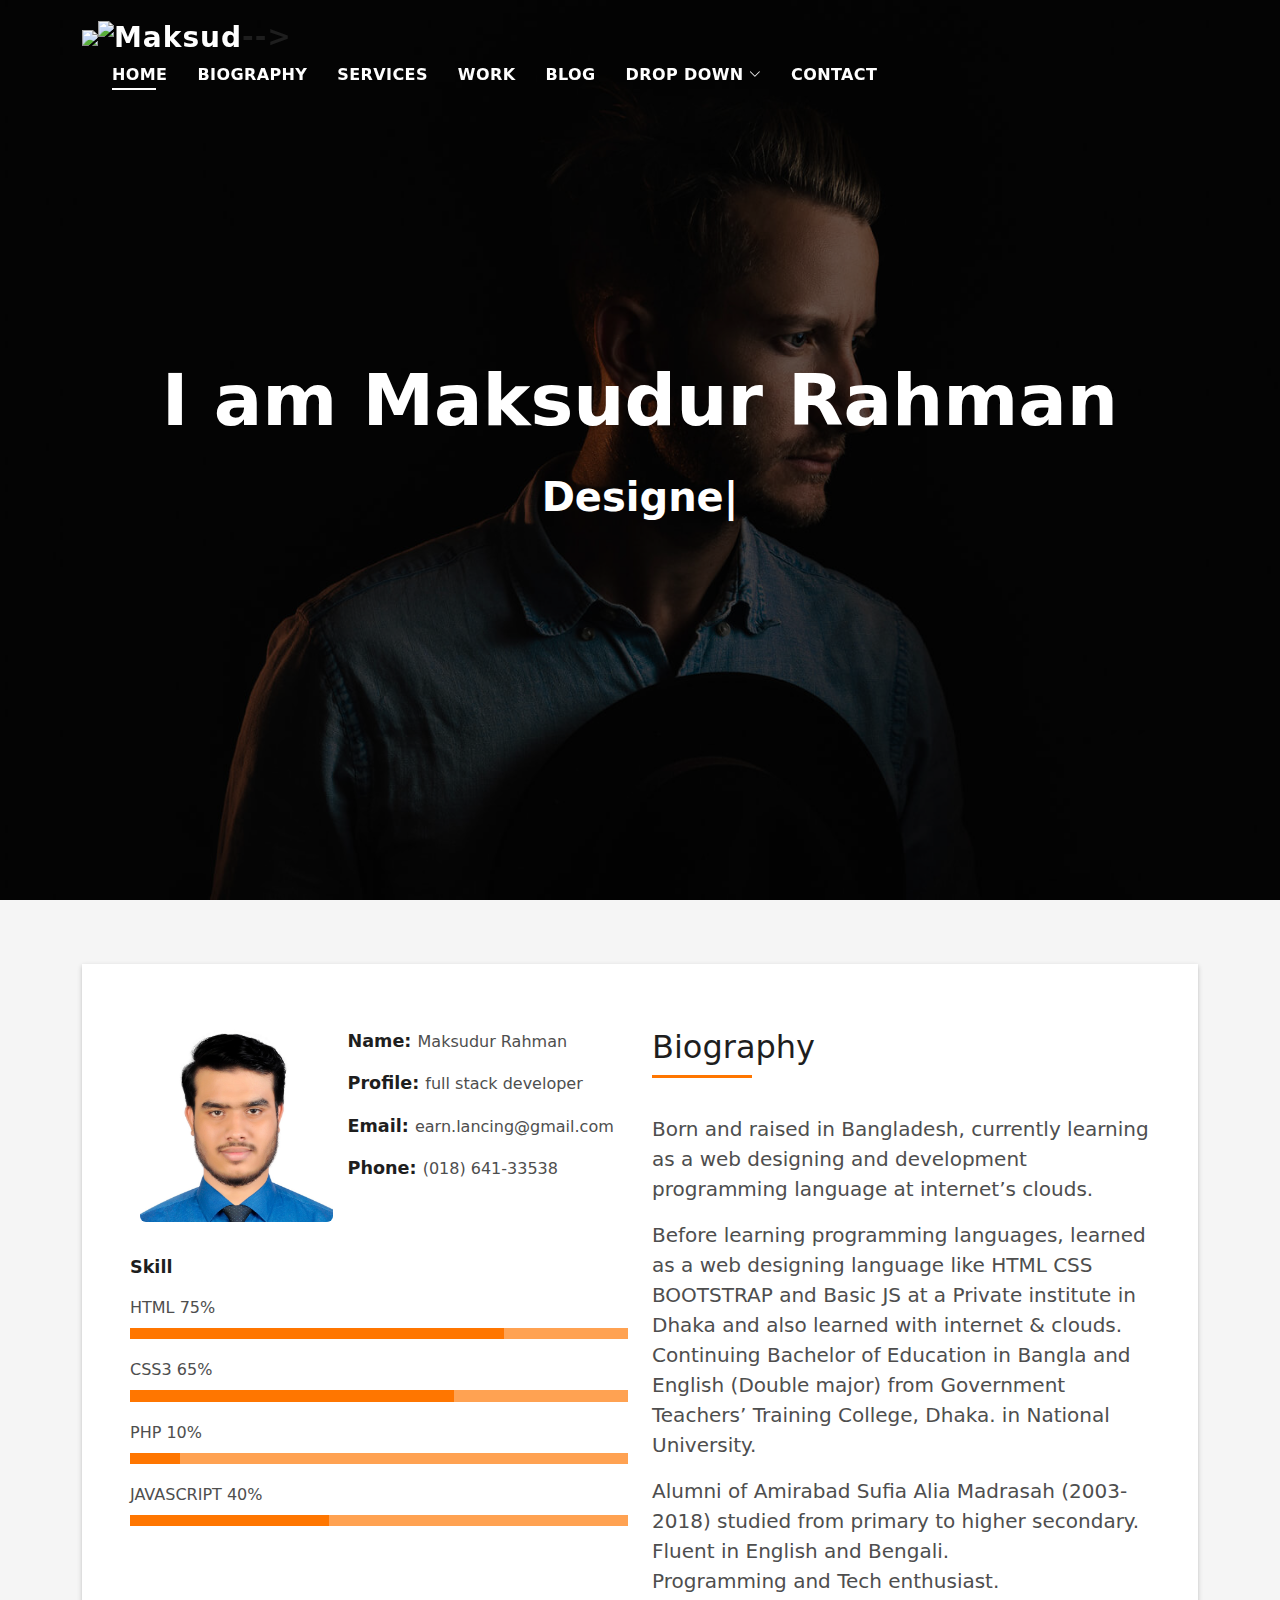
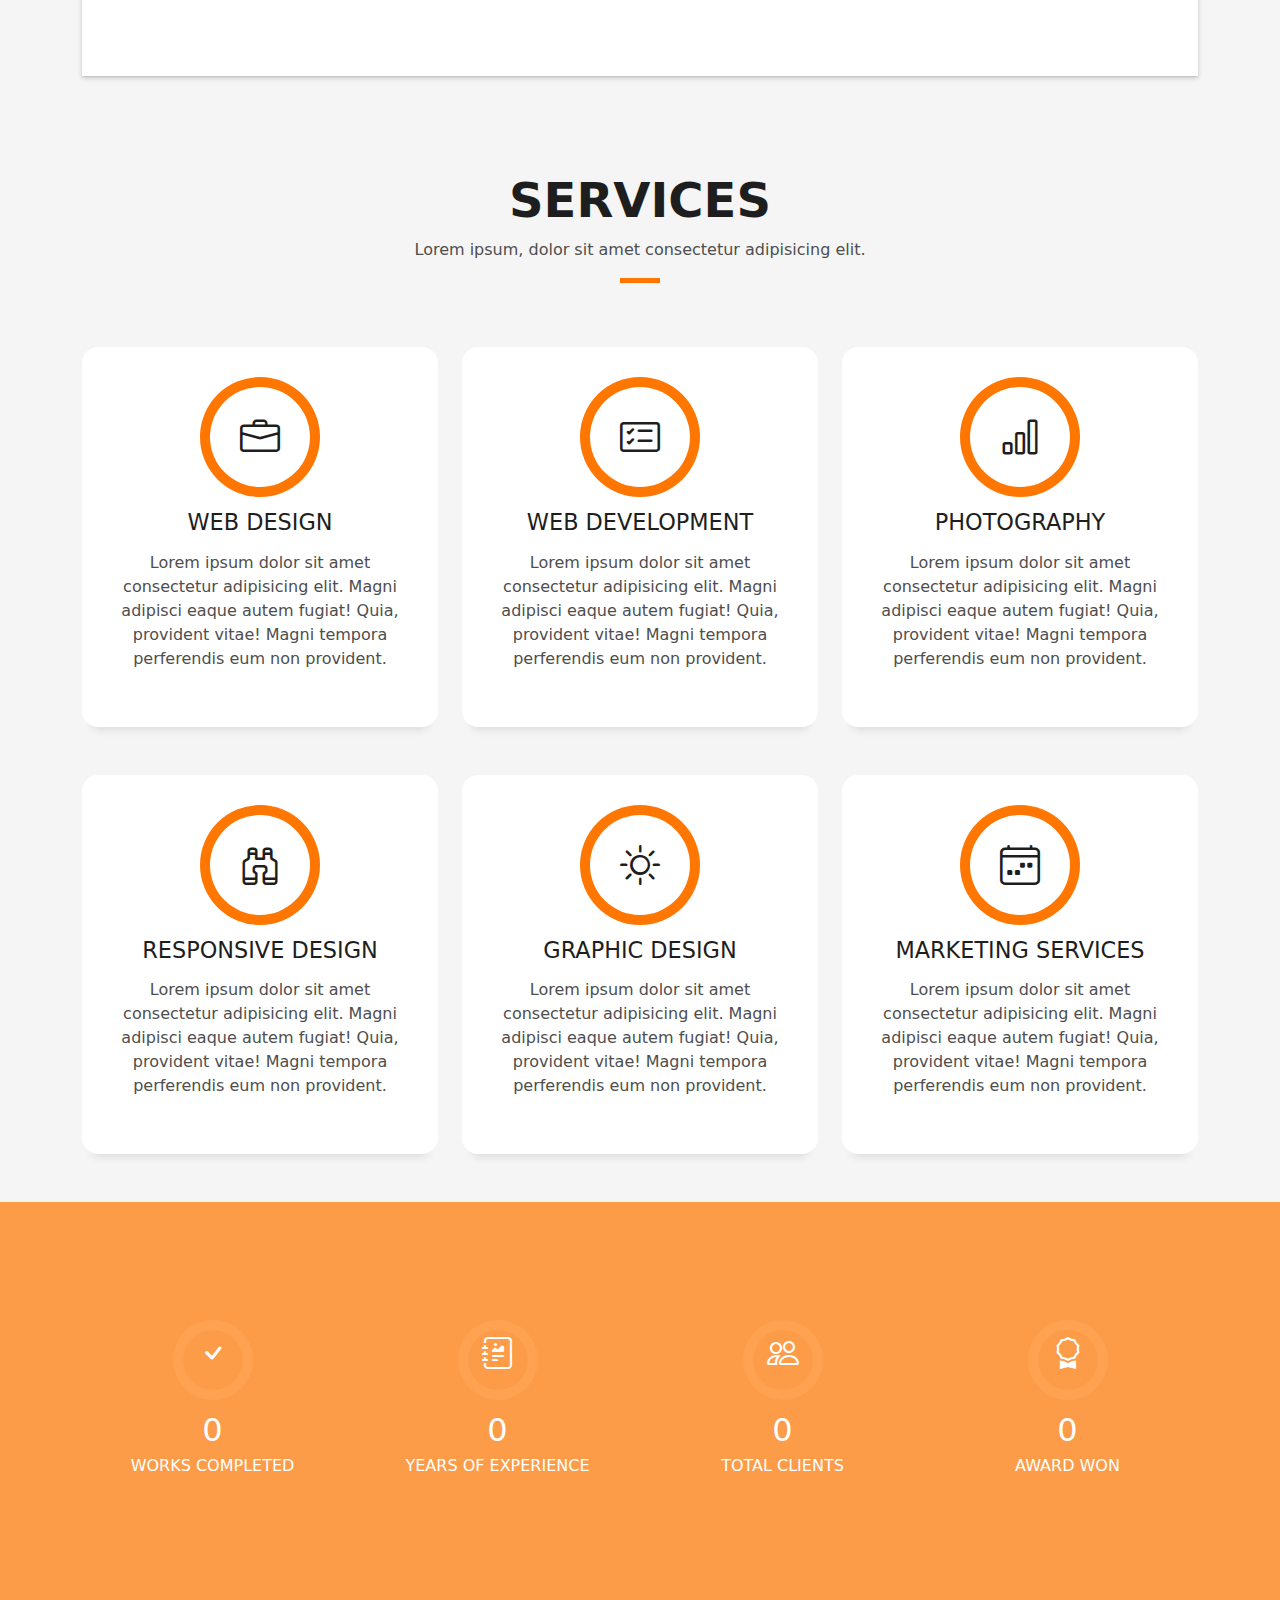
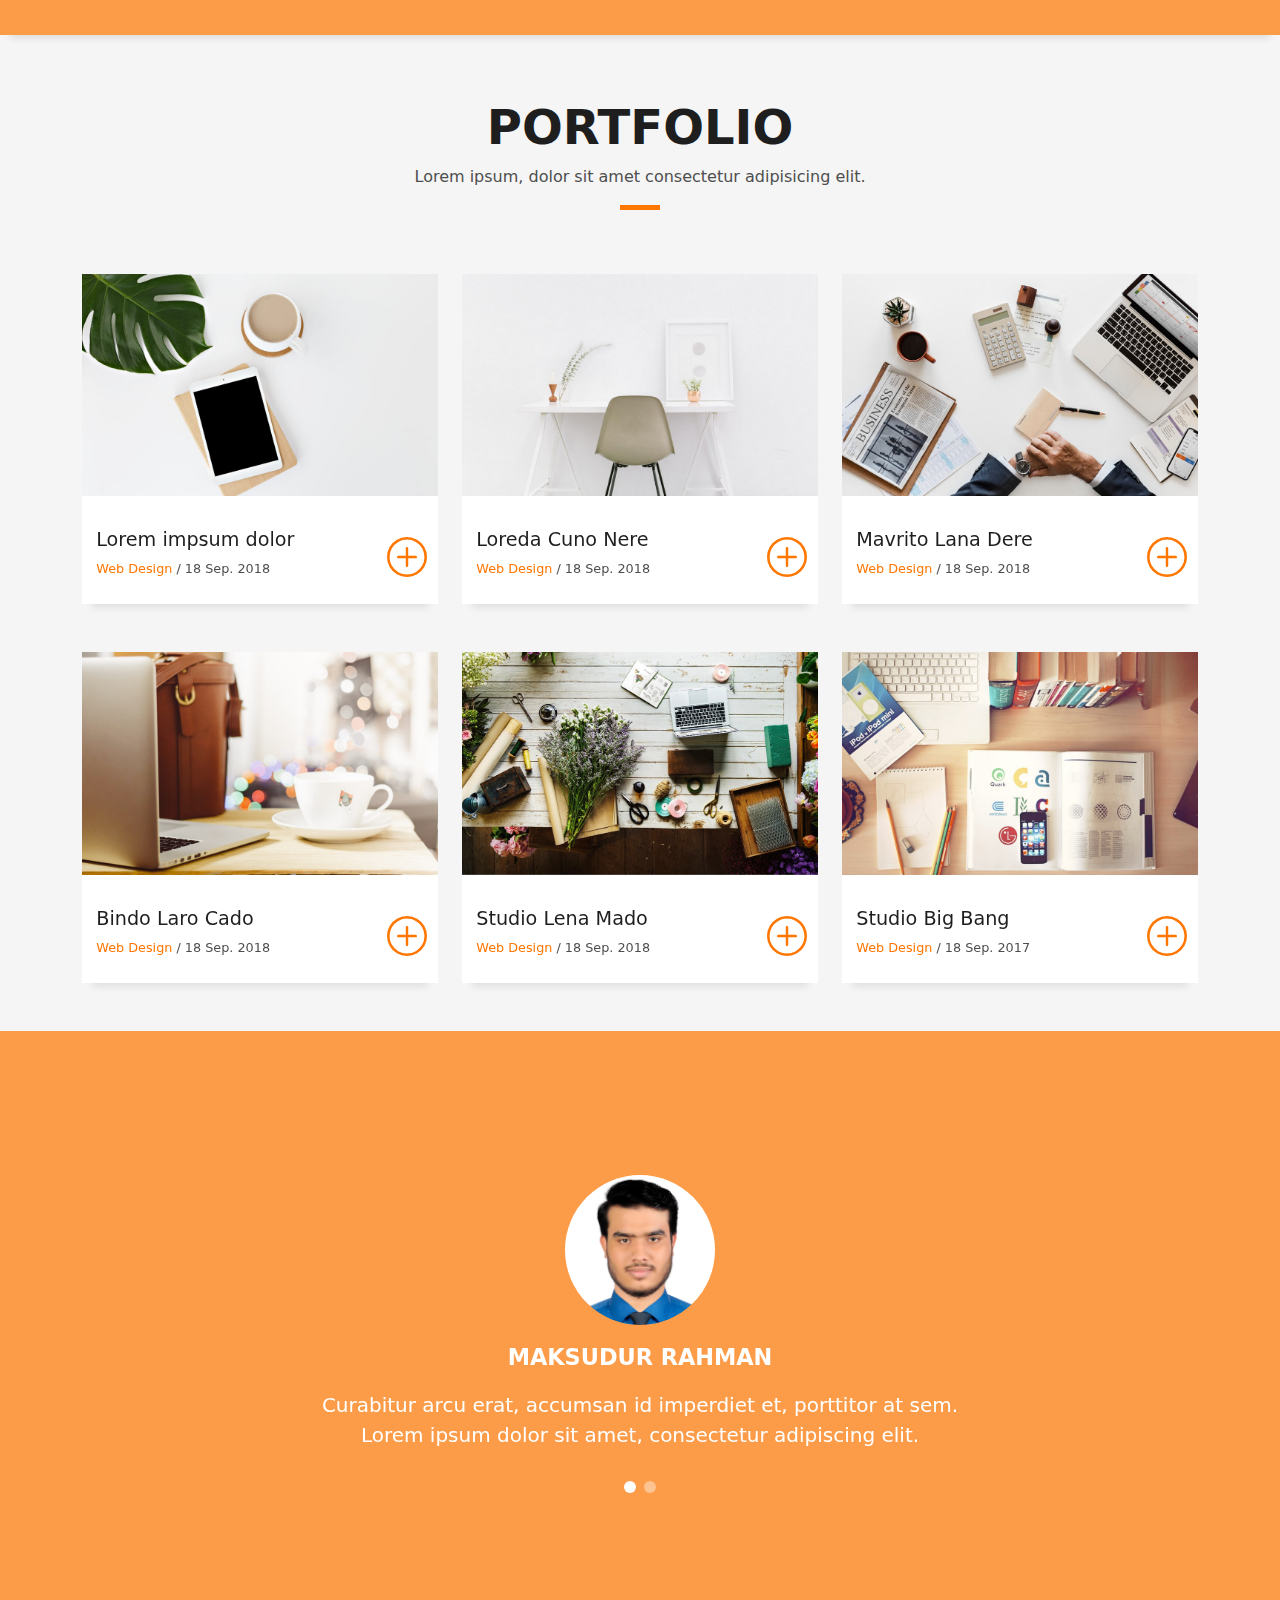
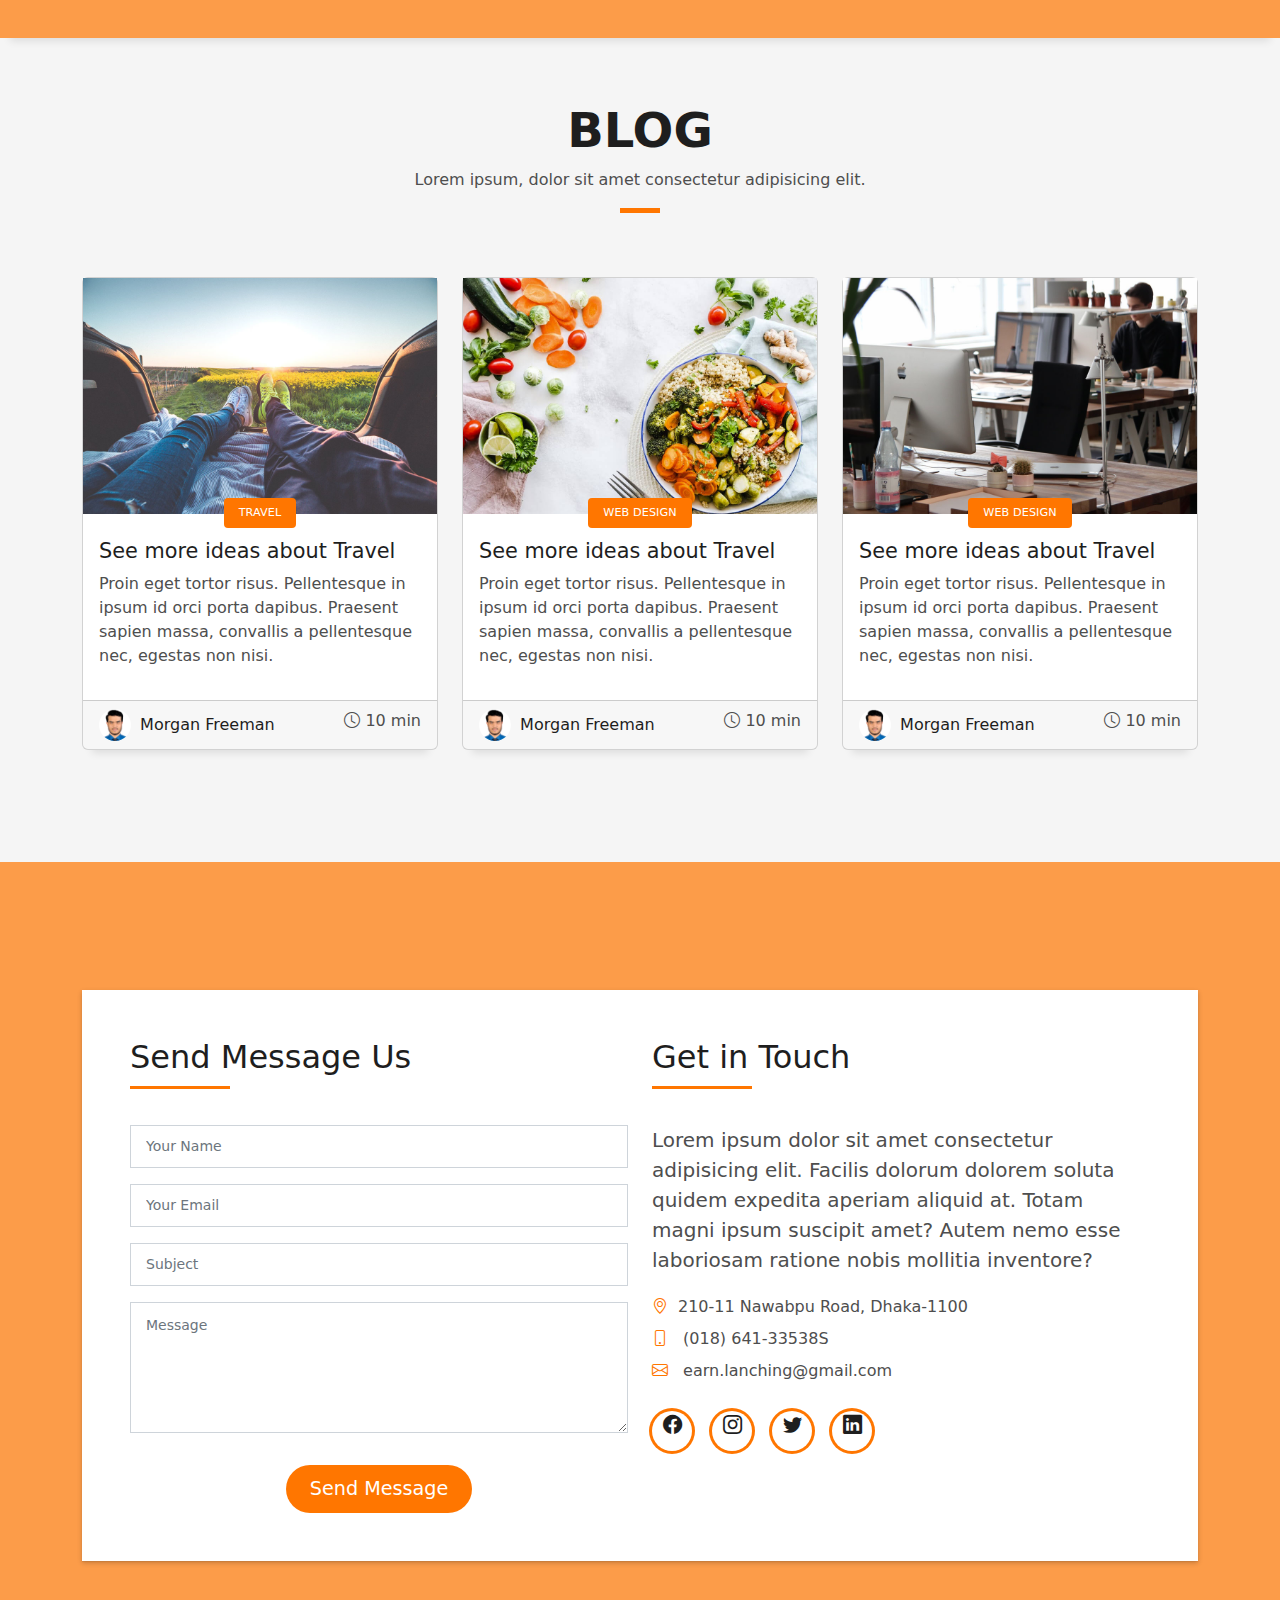
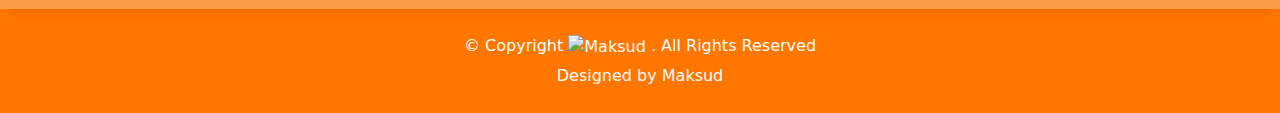
==== commit 0b2d27e4: "Update index.html" ====
--- a/index.html
+++ b/index.html
@@ -22,13 +22,7 @@
   <!-- Template Main CSS File -->
   <link href="css/style.css" rel="stylesheet">
 
-  <!-- =======================================================
-  * Template Name: DevFolio
-  * Updated: Mar 10 2023 with Bootstrap v5.2.3
-  * Template URL: https://bootstrapmade.com/devfolio-bootstrap-portfolio-html-template/
-  * Author: BootstrapMade.com
-  * License: https://bootstrapmade.com/license/
-  ======================================================== -->
+  
 </head>
 
 <body>
@@ -37,9 +31,9 @@
   <header id="header" class="fixed-top">
     <div class="container d-flex align-items-center justify-content-between">
 
-      <h1 class="logo"><a href="index.html"><img src="https://maksudgit.github.io/maksud/icon.png" alt="Maksud"></a></h1>
+      <h1 class="logo"><a href="index.html"><img src="></a></h1>
       <!-- Uncomment below if you prefer to use an image logo -->
-      <!-- <a href="index.html" class="logo"><img src="img/logo.png" alt="" class="img-fluid"></a>-->
+      <!-- <a href="index.html" class="logo"><img src="https://maksudgit.github.io/maksud/icon.png" alt="Maksud" class="img-fluid"></a>-->
 
       <nav id="navbar" class="navbar">
         <ul>
@@ -785,4 +779,4 @@
 
 </body>
 
-</html>+</html>
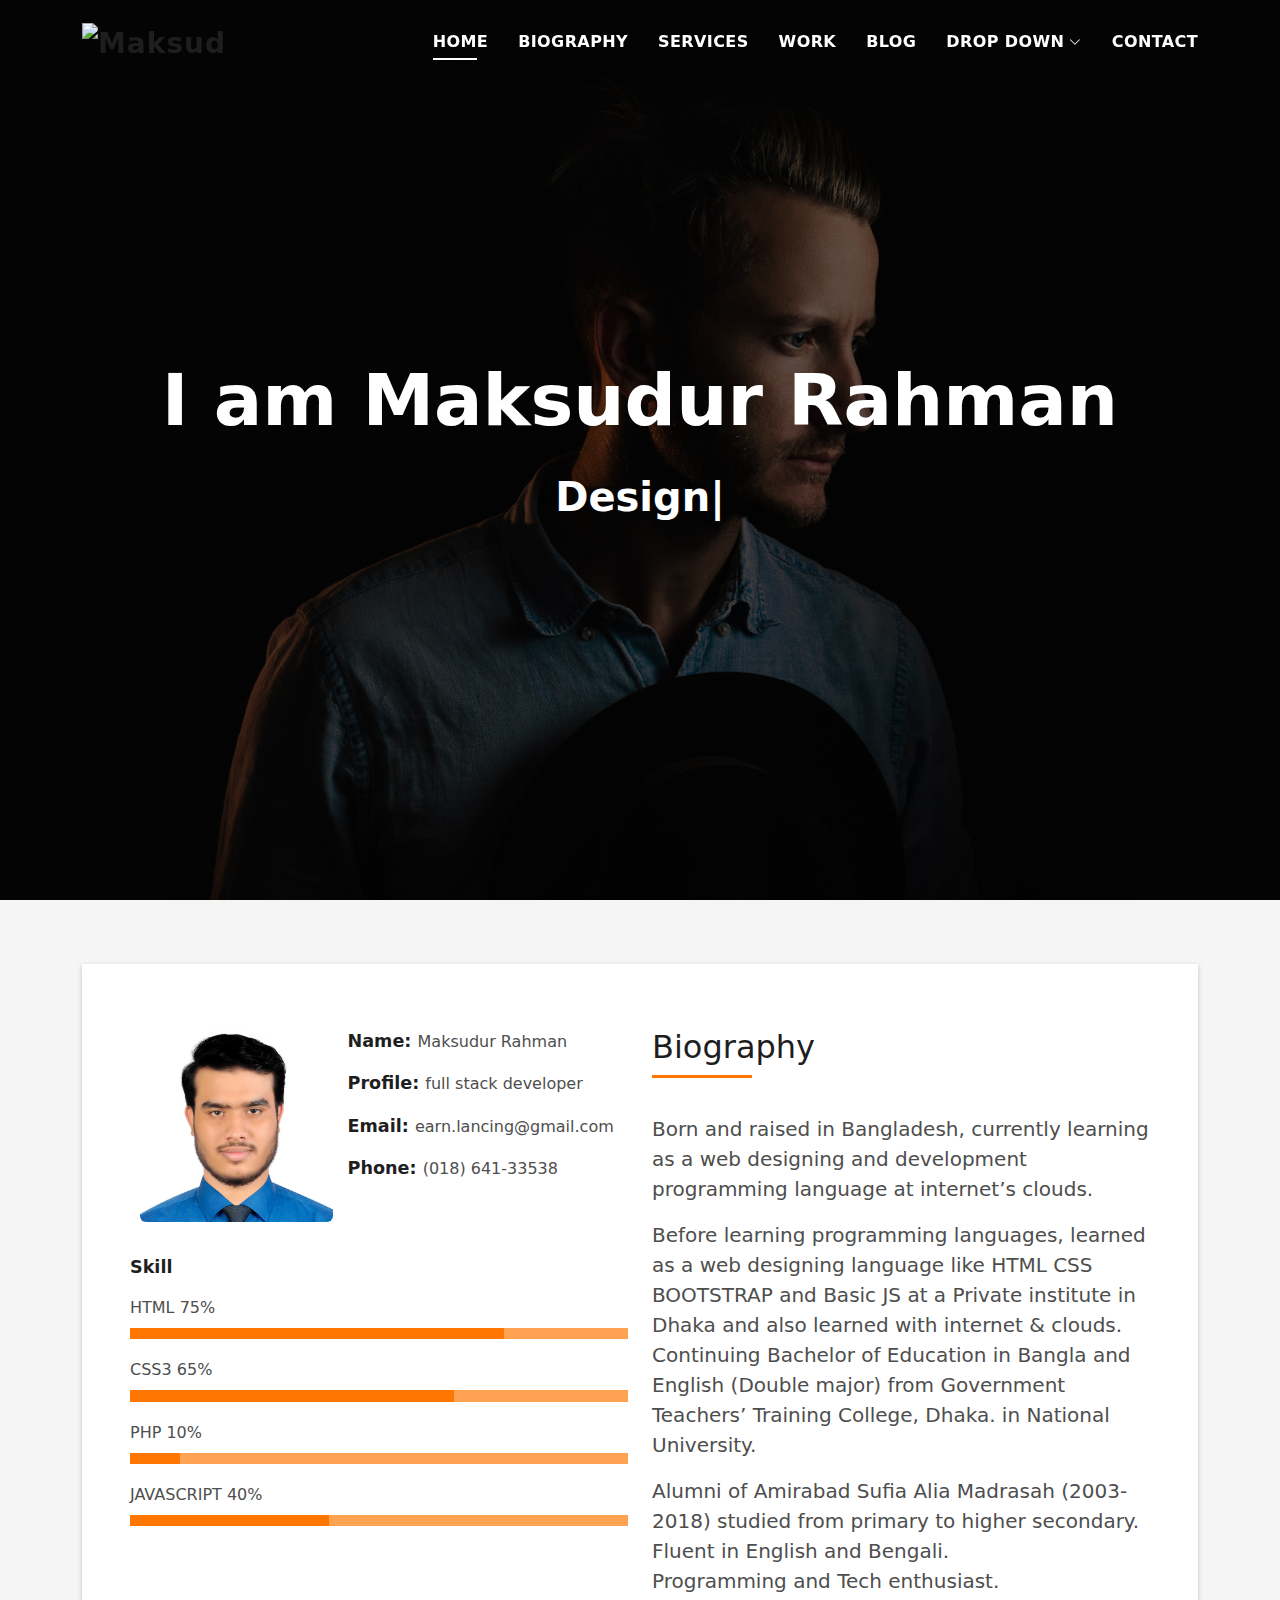
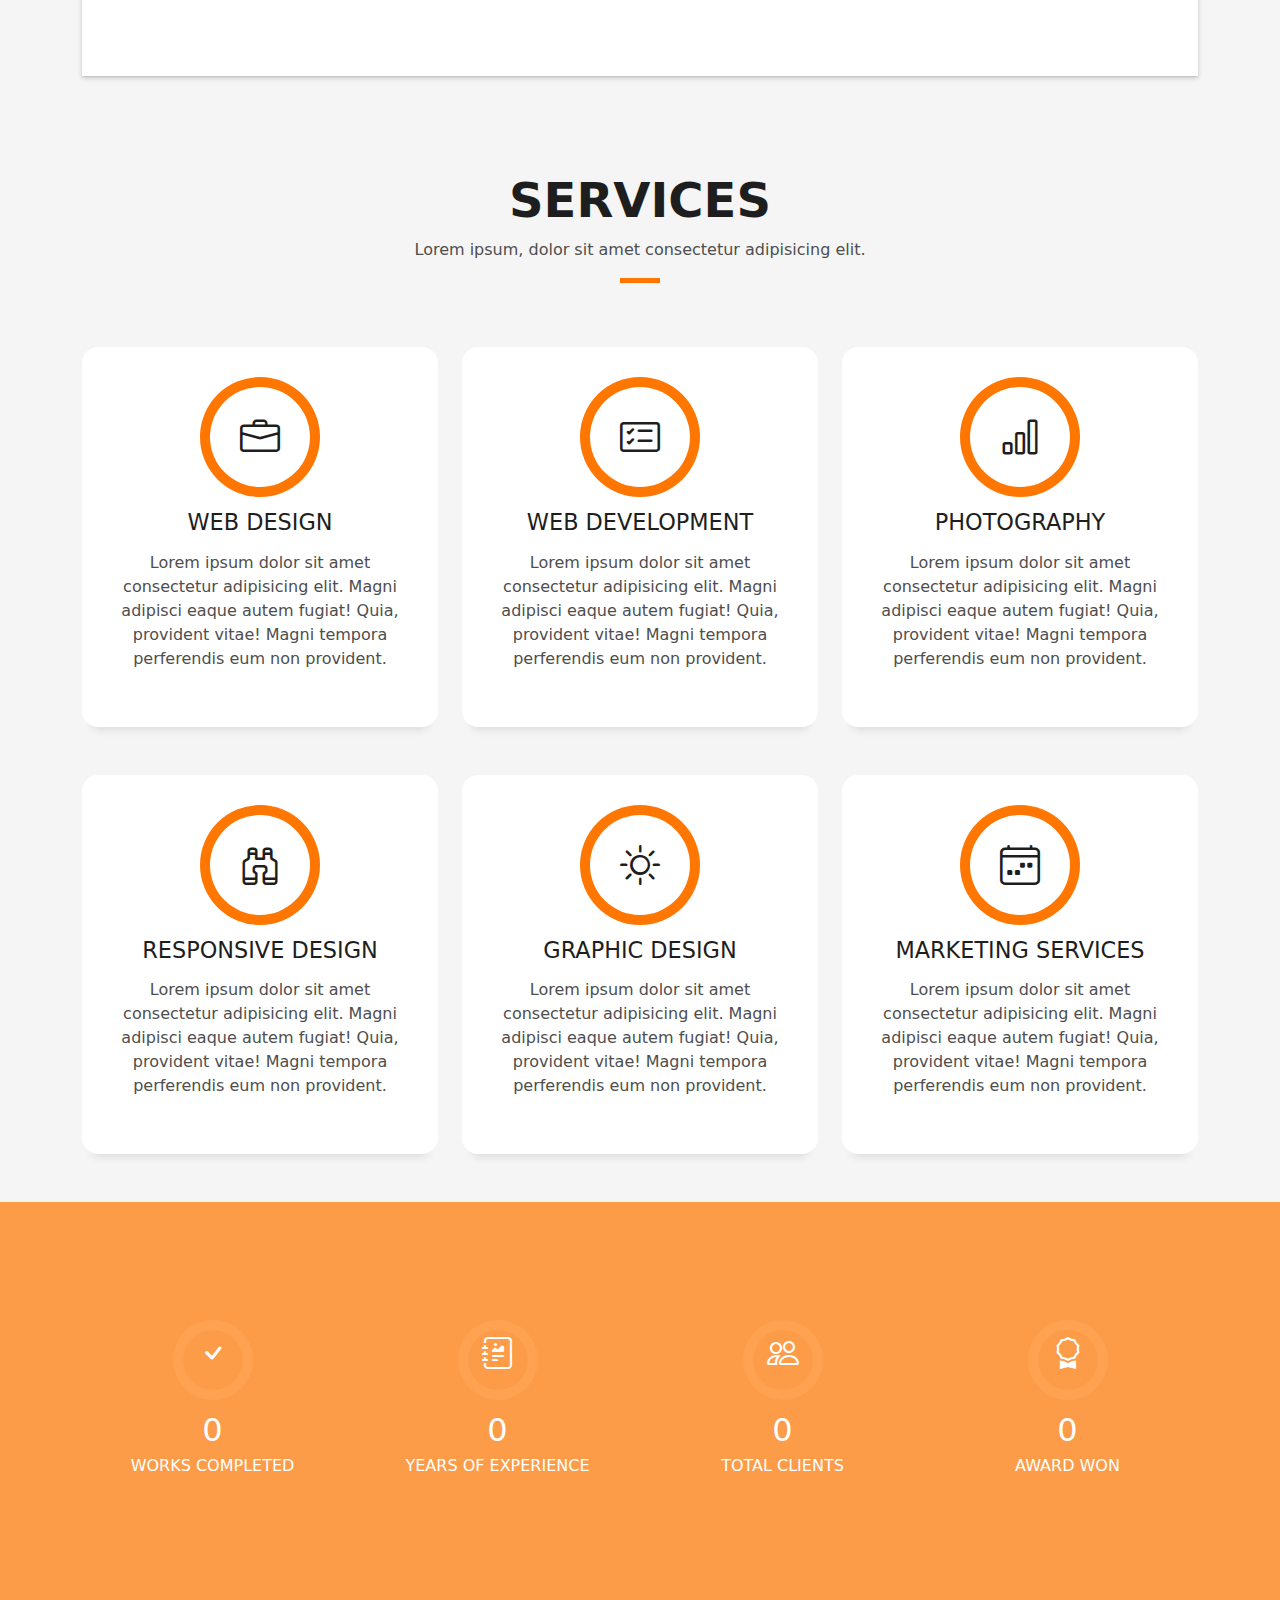
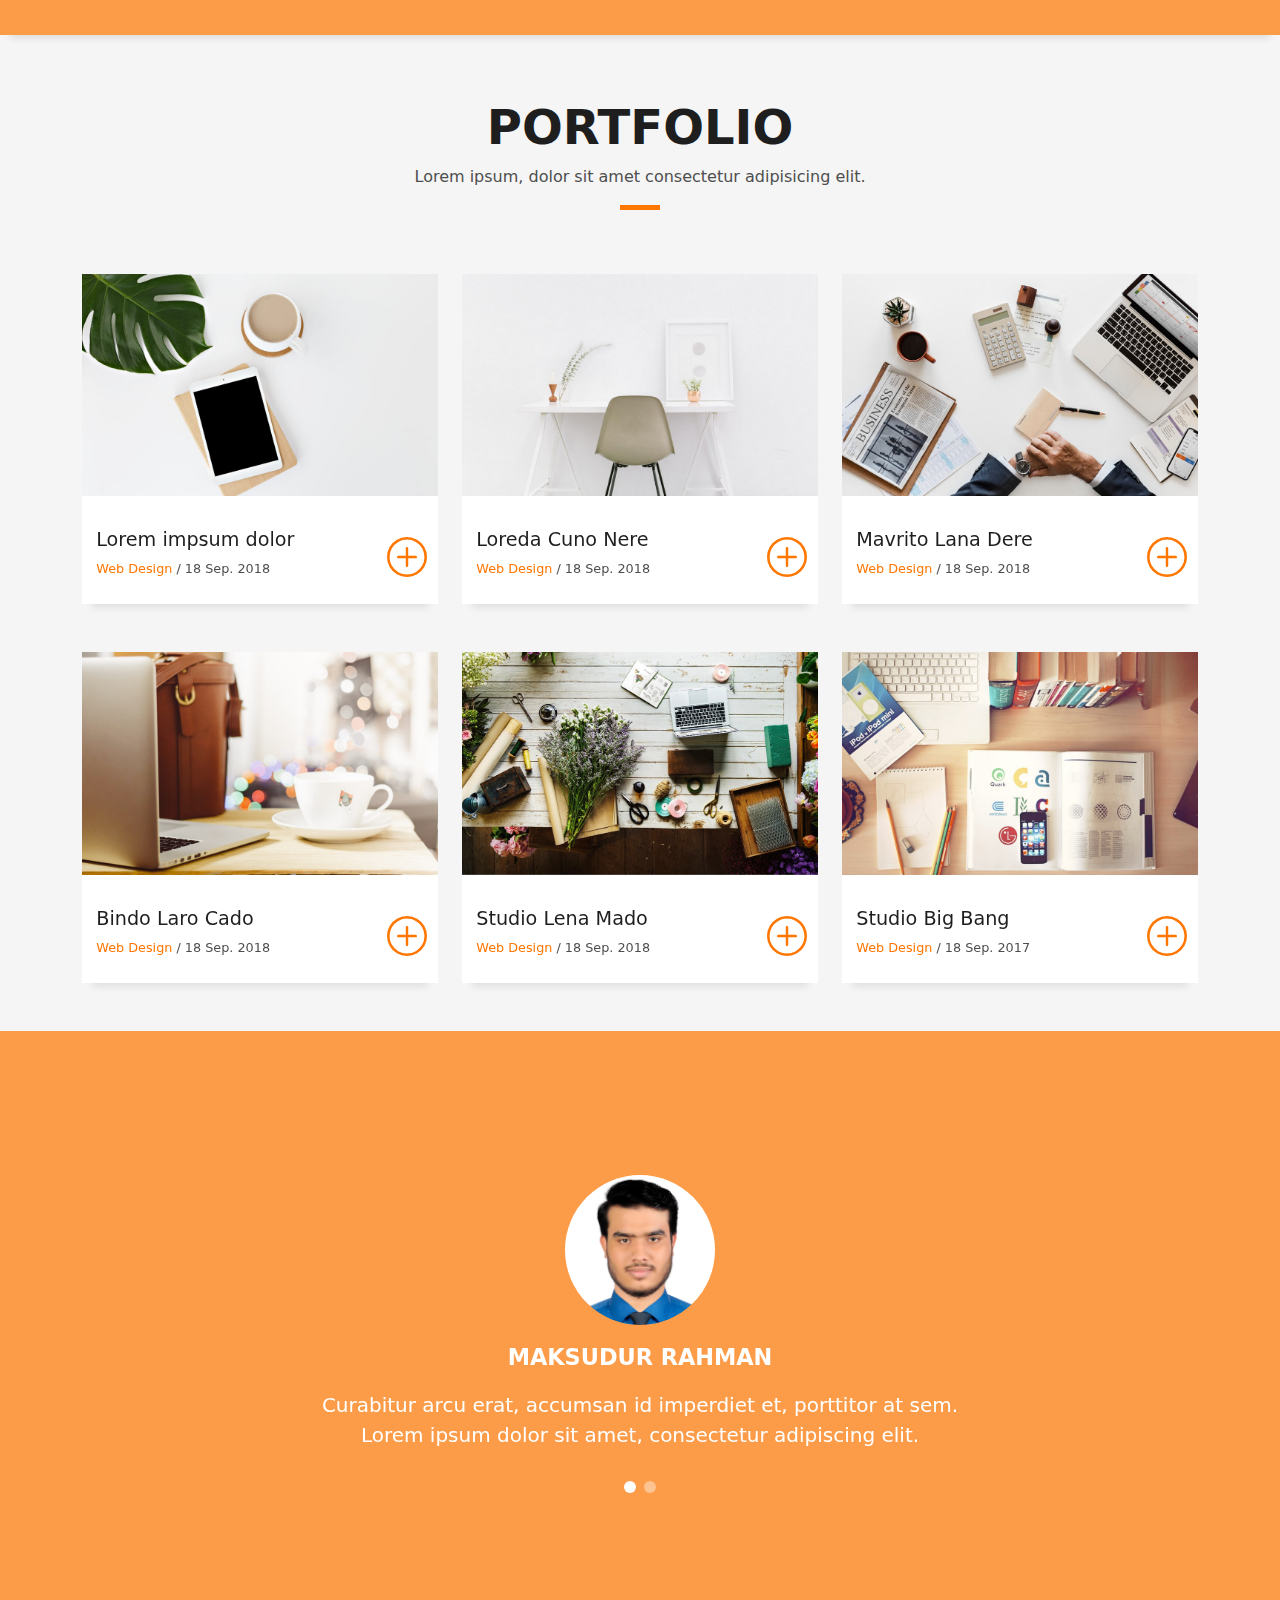
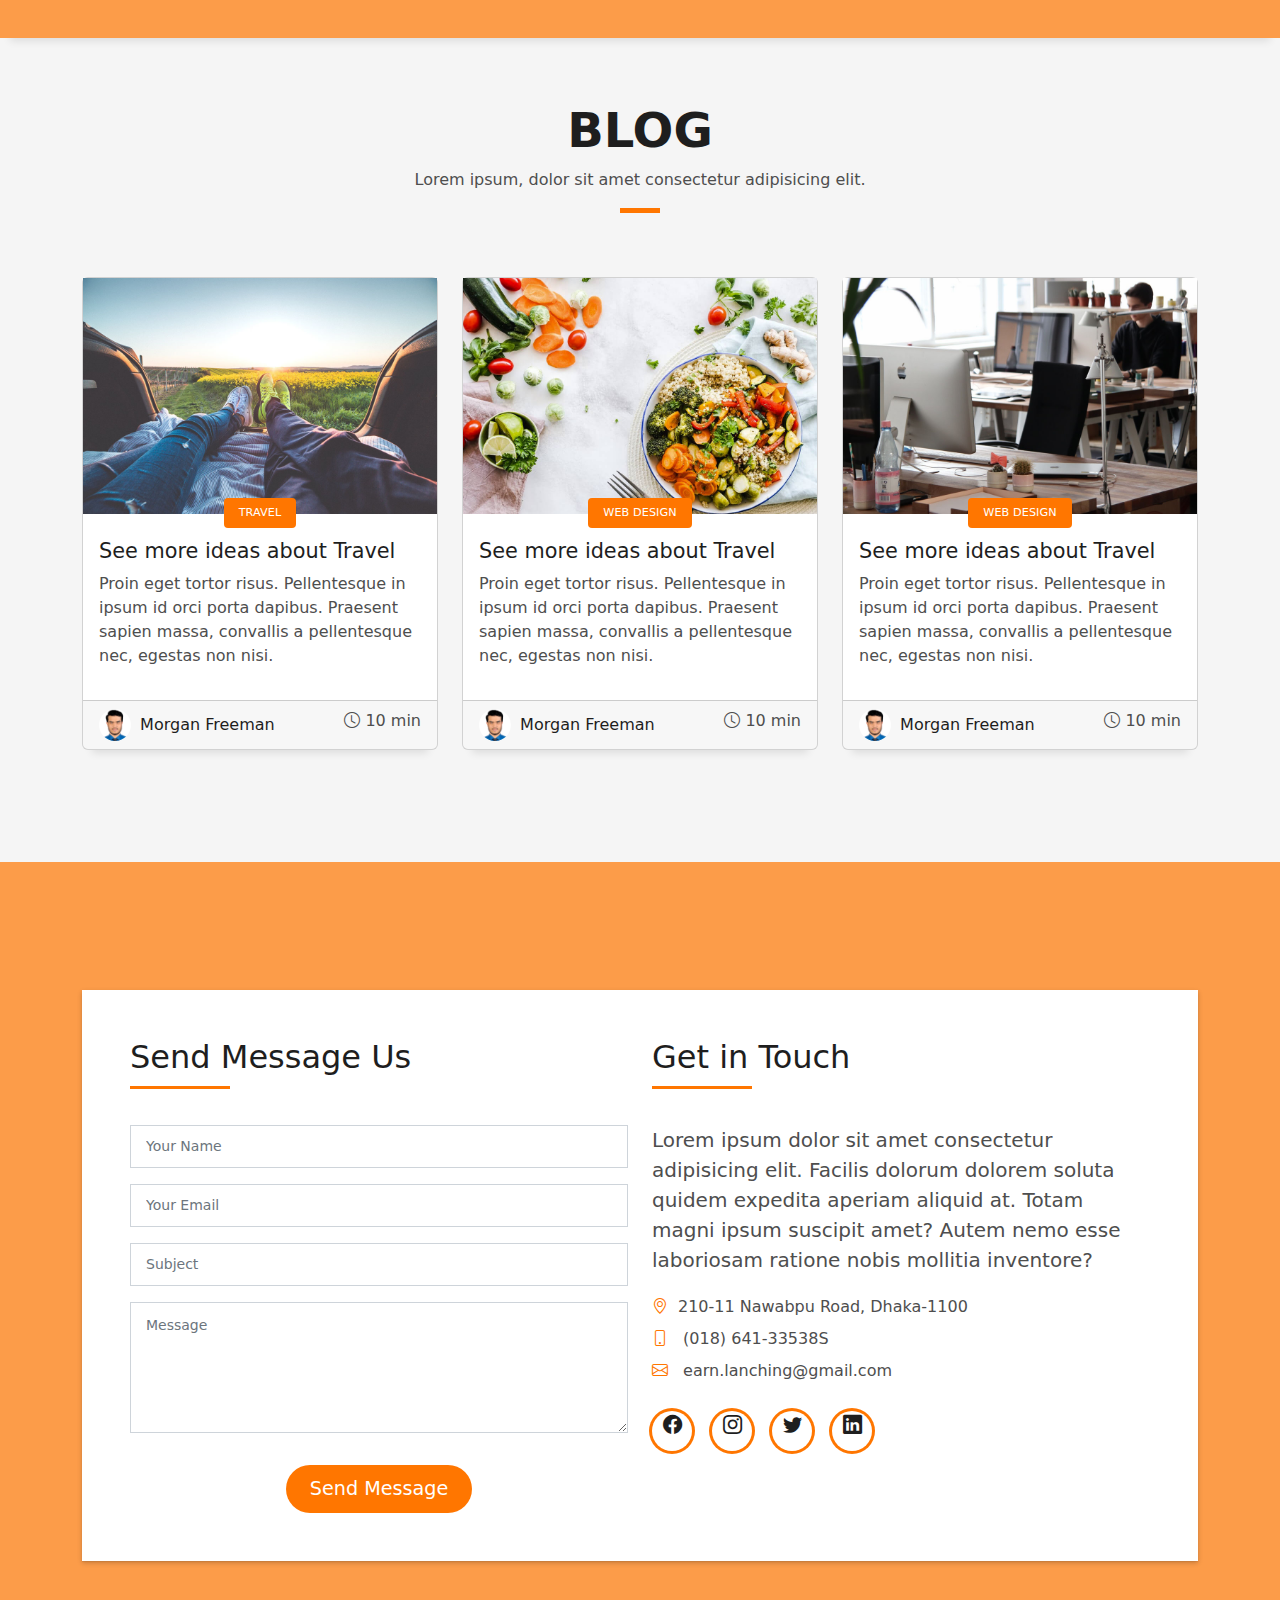
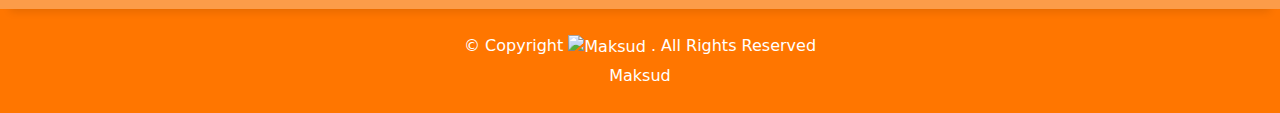
==== commit 3f60f3c7: "index final" ====
--- a/index.html
+++ b/index.html
@@ -31,9 +31,9 @@
   <header id="header" class="fixed-top">
     <div class="container d-flex align-items-center justify-content-between">
 
-      <h1 class="logo"><a href="index.html"><img src="></a></h1>
+      <!--h1 class="logo"><a href="index.html"><img src="https://maksudgit.github.io/maksud/icon.png" alt="Maksud"></a></h1-->
       <!-- Uncomment below if you prefer to use an image logo -->
-      <!-- <a href="index.html" class="logo"><img src="https://maksudgit.github.io/maksud/icon.png" alt="Maksud" class="img-fluid"></a>-->
+       <a href="index.html" class="logo"><img src="https://maksudgit.github.io/maksud/icon.png" alt="Maksud" class="img-fluid"></a>
 
       <nav id="navbar" class="navbar">
         <ul>
@@ -748,13 +748,7 @@
         <div class="col-sm-12">
           <div class="copyright-box">
             <p class="copyright">&copy; Copyright <img style="height: 20px;" src="https://maksudgit.github.io/maksud/icon.png" alt="Maksud">     . All Rights Reserved</p>
-            <div class="credits">
-              <!--
-              All the links in the footer should remain intact.
-              You can delete the links only if you purchased the pro version.
-              Licensing information: https://bootstrapmade.com/license/
-              Purchase the pro version with working PHP/AJAX contact form: https://bootstrapmade.com/buy/?theme=DevFolio
-            -->
+            <div class="credits"
               Designed by <a href="https://maksudword.wordpress.com/">Maksud</a>
             </div>
           </div>
